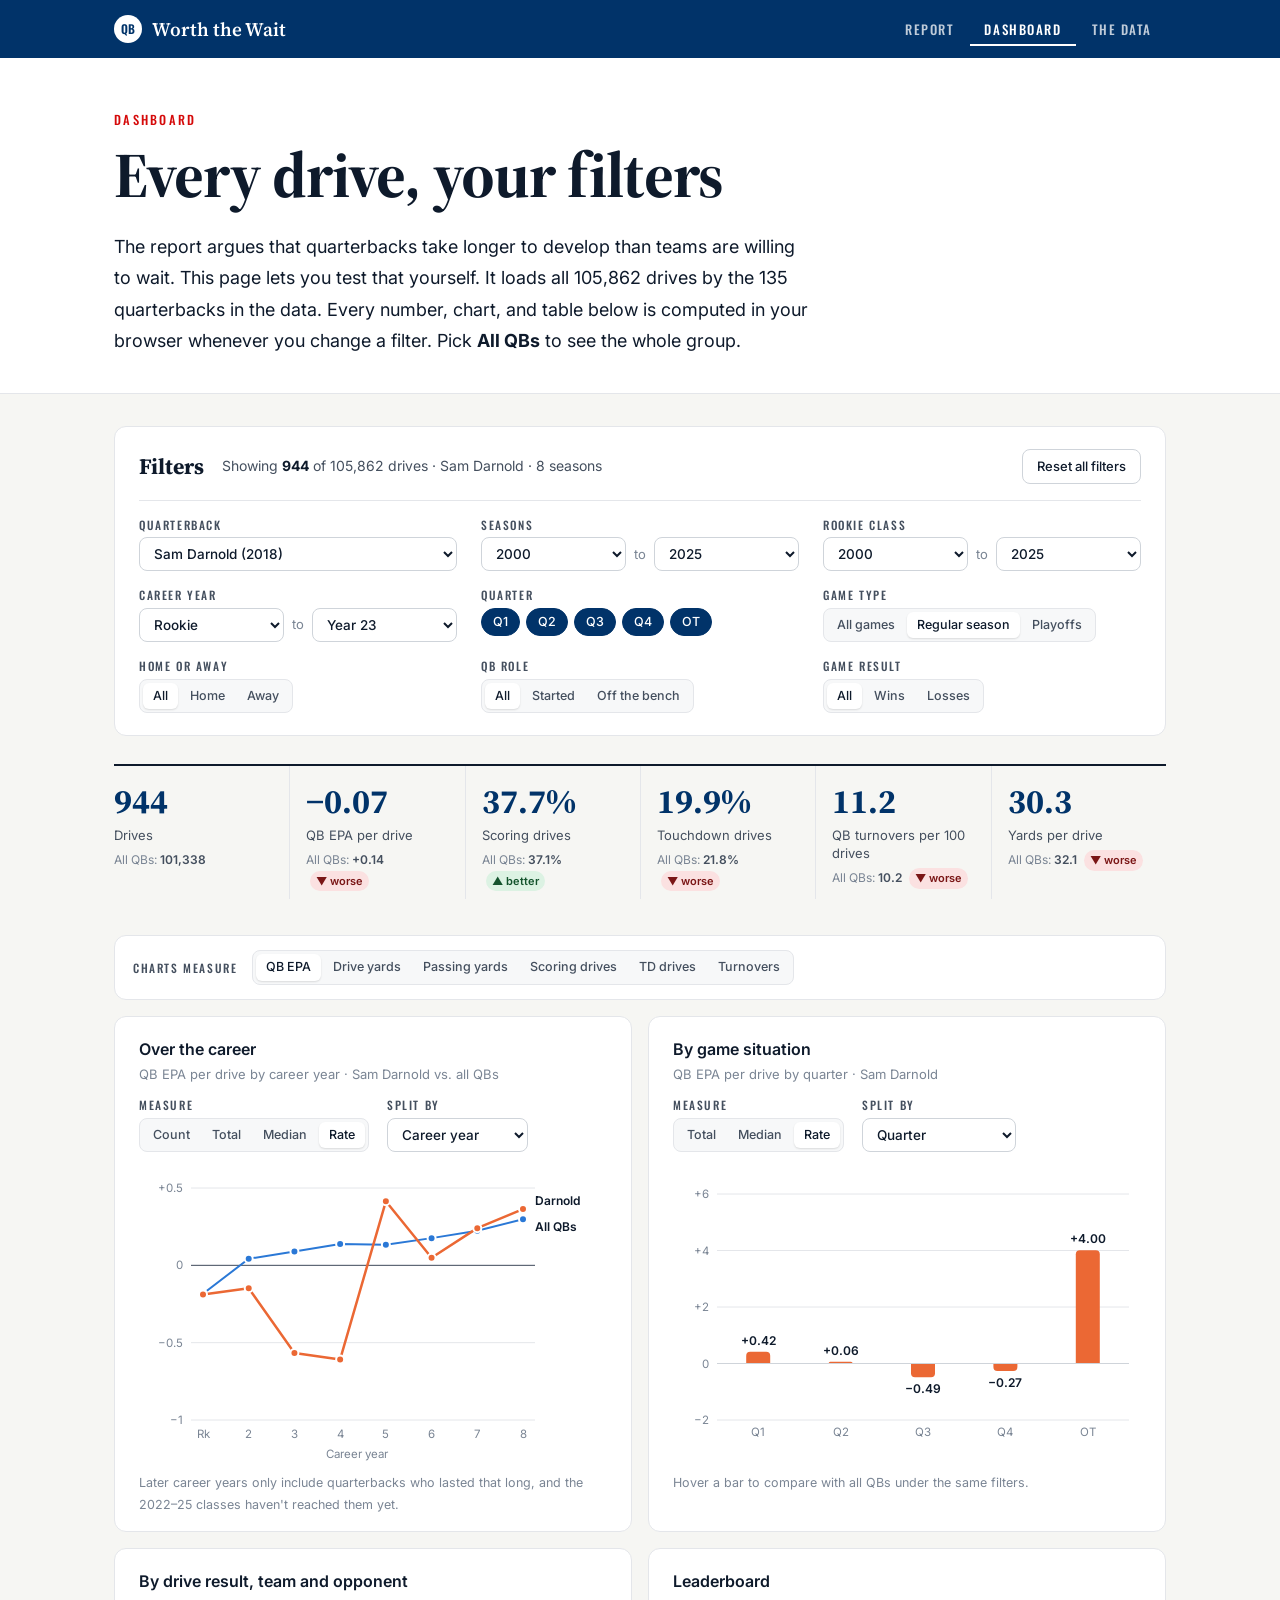
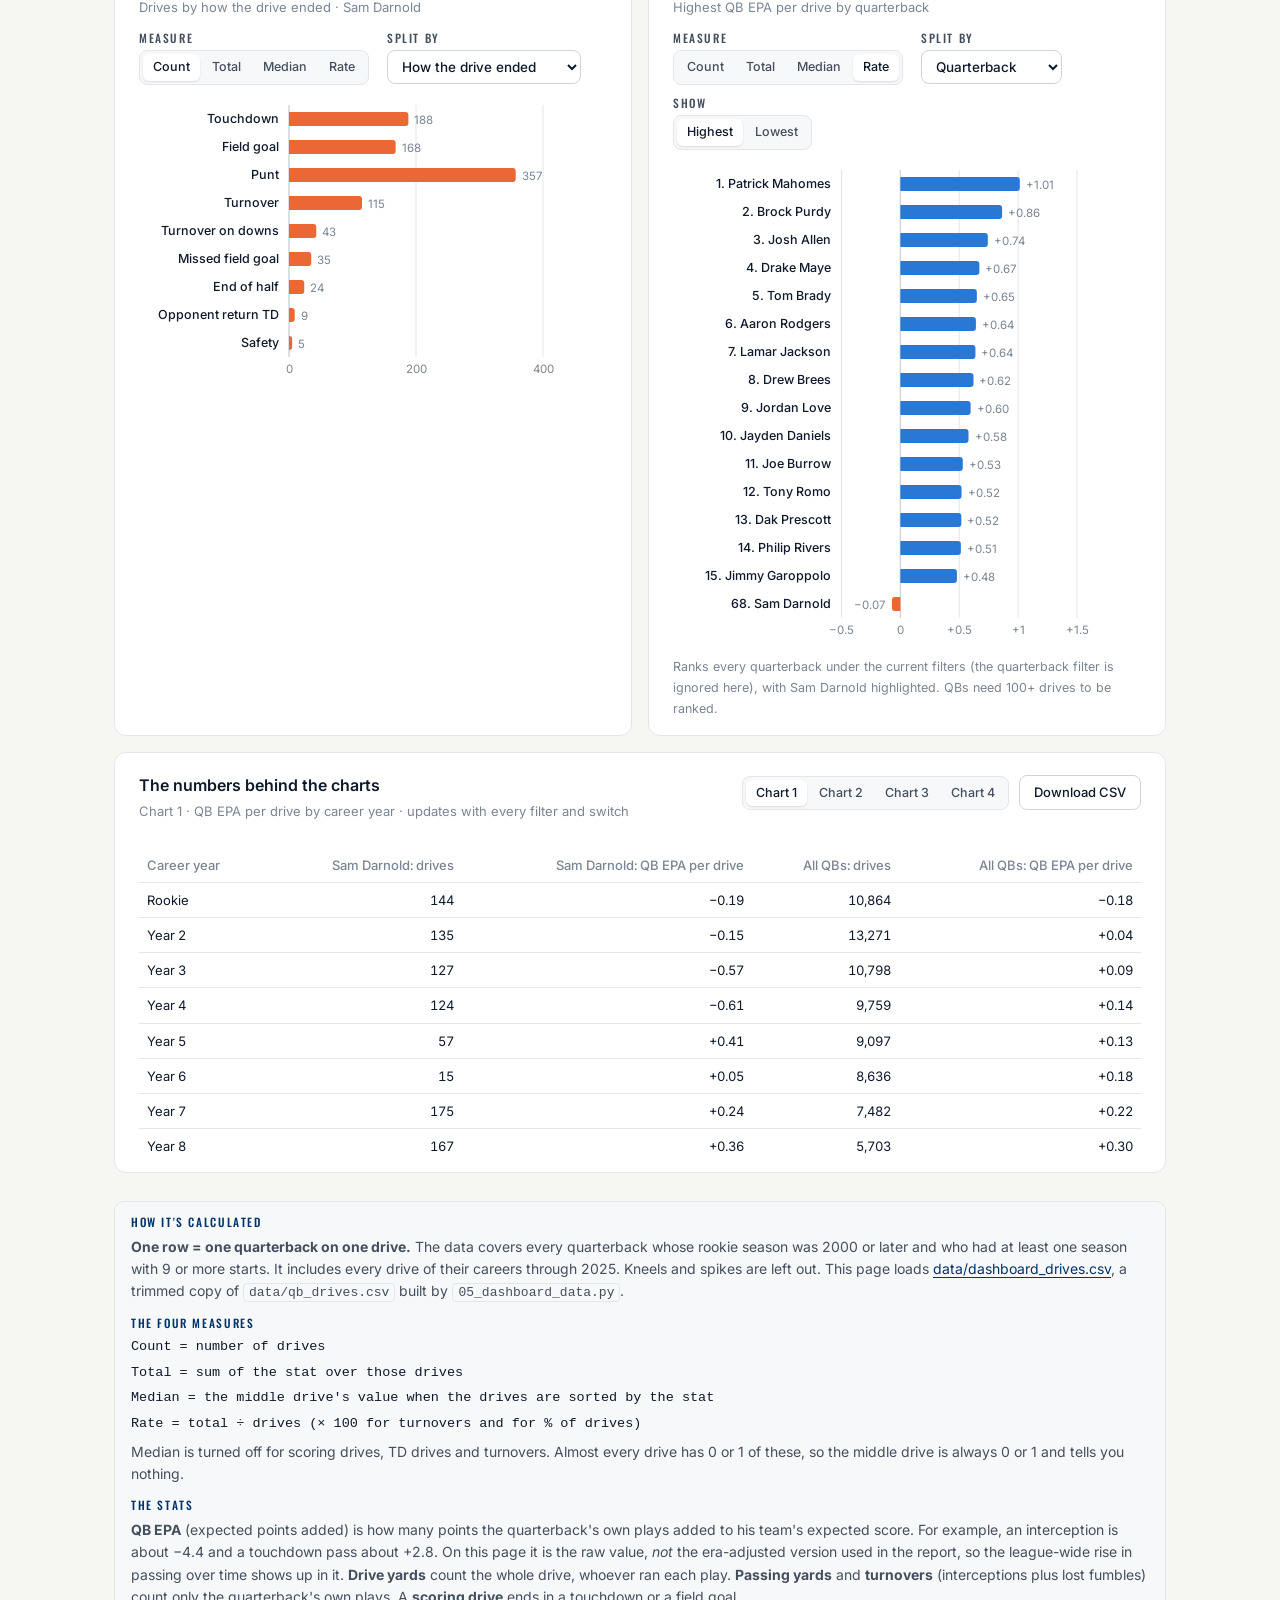
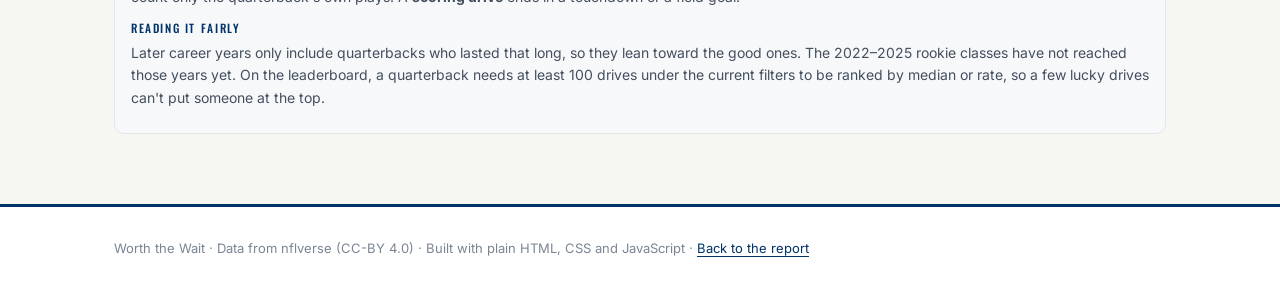
==== dashboard.html @ d020a3b1 "Lift bars, dots, slices, dial arcs, cards and season buttons on hover Co-Authored-By: Claude Opus 5." ====
<!doctype html>
<html lang="en">
<head>
  <meta charset="utf-8">
  <meta name="viewport" content="width=device-width, initial-scale=1">
  <title>QB Drive Dashboard</title>
  <meta name="description" content="Filter every drive by 135 NFL quarterbacks from the 2000–2025 rookie classes and watch the numbers and charts recompute.">
  <link rel="preconnect" href="https://fonts.googleapis.com">
  <link rel="preconnect" href="https://fonts.gstatic.com" crossorigin>
  <link href="https://fonts.googleapis.com/css2?family=Inter:wght@400;500;600&family=Oswald:wght@500;700&family=Source+Serif+4:opsz,wght@8..60,400;8..60,600;8..60,700&display=swap" rel="stylesheet">
  <link rel="stylesheet" href="assets/style.css?v=20261001c">
</head>
<body class="dash">
<nav class="nav" aria-label="Site">
  <div class="wrap">
    <a class="brand" href="index.html"><span class="brand-mark">QB</span><span>Worth the Wait</span></a>
    <div class="nav-links">
      <a href="index.html">Report</a>
      <a href="dashboard.html" aria-current="page">Dashboard</a>
      <a href="index.html#about">The Data</a>
    </div>
  </div>
</nav>

<header class="hero dash-hero">
  <div class="wrap">
    <p class="kicker">Dashboard</p>
    <h1>Every drive, your filters</h1>
    <p class="summary">The report argues that quarterbacks take longer to develop than teams are willing to wait. This page lets you test that yourself. It loads all 105,862 drives by the 135 quarterbacks in the data. Every number, chart, and table below is computed in your browser whenever you change a filter. Pick <b>All QBs</b> to see the whole group.</p>
  </div>
</header>

<main class="wrap">
  <!-- filters -->
  <section class="card filters reveal" aria-label="Filters">
    <div class="filters-head">
      <h2>Filters</h2>
      <p class="showing" id="showing" aria-live="polite">Loading drives…</p>
      <button class="btn" id="reset" type="button">Reset all filters</button>
    </div>
    <div class="filter-grid">
      <div class="field wide">
        <label class="field-label" for="f-qb">Quarterback</label>
        <select id="f-qb"></select>
      </div>
      <div class="field">
        <span class="field-label">Seasons</span>
        <div class="range"><select id="f-s0" aria-label="First season"></select><span>to</span><select id="f-s1" aria-label="Last season"></select></div>
      </div>
      <div class="field">
        <span class="field-label">Rookie class</span>
        <div class="range"><select id="f-c0" aria-label="First rookie class"></select><span>to</span><select id="f-c1" aria-label="Last rookie class"></select></div>
      </div>
      <div class="field">
        <span class="field-label">Career year</span>
        <div class="range"><select id="f-y0" aria-label="First career year"></select><span>to</span><select id="f-y1" aria-label="Last career year"></select></div>
      </div>
      <div class="field">
        <span class="field-label">Quarter</span>
        <div class="chips" id="f-q" role="group" aria-label="Quarter"></div>
      </div>
      <div class="field">
        <span class="field-label">Game type</span>
        <div class="toggle" id="f-gt" role="group" aria-label="Game type"></div>
      </div>
      <div class="field">
        <span class="field-label">Home or away</span>
        <div class="toggle" id="f-ha" role="group" aria-label="Home or away"></div>
      </div>
      <div class="field">
        <span class="field-label">QB role</span>
        <div class="toggle" id="f-role" role="group" aria-label="QB role"></div>
      </div>
      <div class="field">
        <span class="field-label">Game result</span>
        <div class="toggle" id="f-res" role="group" aria-label="Game result"></div>
      </div>
    </div>
  </section>

  <!-- summary numbers -->
  <section class="kpis reveal" id="kpis" aria-label="Summary numbers"></section>

  <!-- what the charts measure -->
  <section class="metric-bar reveal">
    <span class="field-label">Charts measure</span>
    <div class="toggle" id="metric" role="group" aria-label="What the charts measure"></div>
  </section>

  <section class="dash-grid">
    <article class="card reveal" id="c1"></article>
    <article class="card reveal delay" id="c2"></article>
    <article class="card reveal" id="c3"></article>
    <article class="card reveal delay" id="c4"></article>
  </section>

  <!-- numbers behind the view -->
  <section class="card table-card reveal">
    <div class="card-head">
      <div>
        <h3 class="card-title">The numbers behind the charts</h3>
        <p class="card-sub" id="table-sub"></p>
      </div>
      <div class="table-tools">
        <div class="toggle" id="table-pick" role="group" aria-label="Which chart's numbers"></div>
        <button class="btn" id="download" type="button">Download CSV</button>
      </div>
    </div>
    <div id="table"></div>
  </section>

  <!-- method -->
  <section class="method dash-method reveal">
    <h5>How it's calculated</h5>
    <p><b>One row = one quarterback on one drive.</b> The data covers every quarterback whose rookie season was 2000 or later and who had at least one season with 9 or more starts. It includes every drive of their careers through 2025. Kneels and spikes are left out. This page loads <a href="data/dashboard_drives.csv">data/dashboard_drives.csv</a>, a trimmed copy of <code>data/qb_drives.csv</code> built by <code>05_dashboard_data.py</code>.</p>
    <h5>The four measures</h5>
    <p class="formula">Count = number of drives</p>
    <p class="formula">Total = sum of the stat over those drives</p>
    <p class="formula">Median = the middle drive's value when the drives are sorted by the stat</p>
    <p class="formula">Rate = total ÷ drives (× 100 for turnovers and for % of drives)</p>
    <p>Median is turned off for scoring drives, TD drives and turnovers. Almost every drive has 0 or 1 of these, so the middle drive is always 0 or 1 and tells you nothing.</p>
    <h5>The stats</h5>
    <p><b>QB EPA</b> (expected points added) is how many points the quarterback's own plays added to his team's expected score. For example, an interception is about −4.4 and a touchdown pass about +2.8. On this page it is the raw value, <i>not</i> the era-adjusted version used in the report, so the league-wide rise in passing over time shows up in it. <b>Drive yards</b> count the whole drive, whoever ran each play. <b>Passing yards</b> and <b>turnovers</b> (interceptions plus lost fumbles) count only the quarterback's own plays. A <b>scoring drive</b> ends in a touchdown or a field goal.</p>
    <h5>Reading it fairly</h5>
    <p>Later career years only include quarterbacks who lasted that long, so they lean toward the good ones. The 2022–2025 rookie classes have not reached those years yet. On the leaderboard, a quarterback needs at least 100 drives under the current filters to be ranked by median or rate, so a few lucky drives can't put someone at the top.</p>
  </section>
</main>

<footer>
  <div class="wrap">Worth the Wait · Data from nflverse (CC-BY 4.0) · Built with plain HTML, CSS and JavaScript · <a href="index.html">Back to the report</a></div>
</footer>

<script src="assets/charts.js?v=20261001c"></script>
<script src="assets/dashboard.js?v=20261001c"></script>
</body>
</html>
---- assets/style.css ----
/* Shared styles for the report (index.html) and the dashboard (dashboard.html).
   Editorial sports-journalism look on a light page: serif headlines, clean sans body,
   NFL navy and red as accents, condensed caps for small labels. */

:root {
  color-scheme: light;
  --page: #f6f6f3;          /* page background */
  --surface: #ffffff;       /* cards and charts */
  --surface-2: #f7f8f9;
  --ink: #0e1a2b;           /* primary text */
  --ink-2: #444f5e;         /* secondary text */
  --muted: #7a8594;
  --line: #e4e6ea;          /* hairlines, grid */
  --line-2: #cfd4da;
  --navy: #013369;          /* NFL navy */
  --red: #d50a0a;           /* NFL red */

  /* chart roles: blue = the QB getting better, red = the team moving on, orange = a looked-up QB */
  --c-qb: #2a78d6;
  --c-qb-wash: rgba(42, 120, 214, 0.08);
  --c-team: #e34948;
  --c-team-light: #f2a3a2;
  --c-neutral: #bcc3cc;
  --c-compare: #eb6834;

  --font-head: "Source Serif 4", Georgia, "Times New Roman", serif;
  --font-body: "Inter", system-ui, -apple-system, "Segoe UI", sans-serif;
  --font-label: "Oswald", "Arial Narrow", sans-serif;
  --radius: 12px;
  --max: 1100px;
  --text: 700px;
}

* { box-sizing: border-box; }
html { scroll-behavior: smooth; scroll-padding-top: 80px; }
body {
  margin: 0; background: var(--page); color: var(--ink);
  font: 16.5px/1.7 var(--font-body);
  -webkit-font-smoothing: antialiased;
}
a { color: var(--navy); text-underline-offset: 3px; }
.wrap { max-width: var(--max); margin: 0 auto; padding: 0 24px; }

/* ---------- navigation (shared) ---------- */
.nav { position: sticky; top: 0; z-index: 50; background: var(--navy); }
.nav .wrap { display: flex; align-items: center; gap: 28px; height: 58px; }
.brand {
  display: flex; align-items: center; gap: 10px; color: #fff; text-decoration: none;
  font: 600 19px/1 var(--font-head);
}
.brand-mark {
  width: 28px; height: 28px; border-radius: 50%; background: #fff; color: var(--navy);
  display: grid; place-items: center; font: 600 12px/1 var(--font-label); letter-spacing: .04em;
}
.nav-links { display: flex; gap: 2px; margin-left: auto; }
.nav-links a {
  color: rgba(255, 255, 255, .75); text-decoration: none;
  font: 500 13px/1 var(--font-label); letter-spacing: .12em; text-transform: uppercase;
  padding: 10px 14px;
}
.nav-links a:hover { color: #fff; }
.nav-links a[aria-current="page"] { color: #fff; box-shadow: inset 0 -2px 0 #fff; }
.progress { position: absolute; left: 0; bottom: -3px; height: 3px; width: 0; background: var(--red); transition: width .1s linear; }

/* ---------- hero ---------- */
.hero { background: var(--surface); border-bottom: 1px solid var(--line); padding: 72px 0 48px; }
.kicker {
  margin: 0 0 16px; font: 500 12.5px/1 var(--font-label); letter-spacing: .18em;
  text-transform: uppercase; color: var(--red);
}
.hero h1 { margin: 0; font: 700 clamp(46px, 8vw, 88px)/1 var(--font-head); letter-spacing: -.015em; }
.dek { margin: 16px 0 0; max-width: 30ch; font: 400 clamp(21px, 2.6vw, 27px)/1.35 var(--font-head); color: var(--ink-2); }
.byline {
  display: flex; flex-wrap: wrap; gap: 6px 18px; margin: 26px 0 0; padding: 14px 0; max-width: var(--text);
  border-top: 1px solid var(--line); border-bottom: 1px solid var(--line); font-size: 14px; color: var(--ink-2);
}
.byline strong { color: var(--ink); }
.summary { max-width: var(--text); margin: 24px 0 0; font-size: 18px; line-height: 1.75; color: var(--ink); }

/* ---------- headline numbers ---------- */
.scoreboard { display: grid; grid-template-columns: repeat(4, 1fr); gap: 0; margin: 44px 0 0; border-top: 2px solid var(--ink); }
.score { padding: 20px 22px 6px 0; }
.score + .score { padding-left: 22px; border-left: 1px solid var(--line); }
.score .value { font: 700 46px/1 var(--font-head); letter-spacing: -.01em; font-variant-numeric: lining-nums; }
.score.team .value { color: var(--red); }
.score:not(.team) .value { color: var(--navy); }
.score .label { margin-top: 10px; font-size: 14px; line-height: 1.5; color: var(--ink-2); }
.dataset-line { margin: 22px 0 0; font: 500 12px/1.4 var(--font-label); letter-spacing: .14em; text-transform: uppercase; color: var(--muted); }

/* ---------- parts and findings ---------- */
main { padding-bottom: 40px; }
.part { margin: 96px 0 0; }
.part-label {
  display: flex; align-items: center; gap: 14px;
  font: 500 12.5px/1 var(--font-label); letter-spacing: .18em; text-transform: uppercase; color: var(--red);
}
.part-label::after { content: ""; flex: 1; height: 1px; background: var(--line-2); }
.part h2 { margin: 14px 0 0; font: 700 clamp(30px, 4vw, 42px)/1.12 var(--font-head); max-width: 24ch; }
.part-intro { margin: 14px 0 0; max-width: var(--text); color: var(--ink-2); font-size: 17px; }

.finding { margin: 64px 0 0; }
.finding-text { max-width: var(--text); }
.finding .num { font: 500 12.5px/1 var(--font-label); letter-spacing: .16em; text-transform: uppercase; color: var(--muted); }
.finding h3 { margin: 10px 0 16px; font: 700 clamp(24px, 3vw, 31px)/1.2 var(--font-head); }
.finding p { margin: 0 0 16px; color: var(--ink-2); }
.finding p strong { color: var(--ink); font-weight: 600; }
.finding .card { margin-top: 12px; }

/* ---------- chart cards ---------- */
.card { background: var(--surface); border: 1px solid var(--line); border-radius: var(--radius); padding: 22px 24px 16px; min-width: 0; }
.card-head { display: flex; flex-wrap: wrap; align-items: flex-start; justify-content: space-between; gap: 12px; }
.card-title { margin: 0; font: 600 16px/1.35 var(--font-body); color: var(--ink); }
.card-sub { margin: 3px 0 0; font-size: 13px; color: var(--muted); }
.chart { position: relative; margin-top: 12px; min-height: 240px; }
.chart svg { display: block; width: 100%; height: auto; overflow: visible; }
.card-foot { display: flex; flex-wrap: wrap; justify-content: space-between; align-items: center; gap: 10px 16px; margin-top: 10px; padding-top: 12px; border-top: 1px solid var(--line); }
.note { font-size: 12.5px; color: var(--muted); }

.lookup { display: flex; flex-wrap: wrap; align-items: center; gap: 8px 12px; }
.lookup label { font: 500 12px/1 var(--font-label); letter-spacing: .12em; text-transform: uppercase; color: var(--ink-2); }
.lookup select, .picker select {
  font: 500 13.5px var(--font-body); color: var(--ink); padding: 7px 30px 7px 10px; border-radius: 8px;
  border: 1px solid var(--line-2); background: var(--surface); max-width: 240px;
}
.readout { flex-basis: 100%; margin: 0; font-size: 14px; color: var(--ink-2); min-height: 0; }
.readout:empty { display: none; }
.readout b { color: var(--ink); font-weight: 600; }
.readout .swatch { display: inline-block; width: 10px; height: 10px; border-radius: 50%; background: var(--c-compare); margin-right: 6px; vertical-align: 0; }

.toggle { display: inline-flex; background: var(--surface-2); border: 1px solid var(--line); border-radius: 8px; padding: 3px; gap: 2px; }
.toggle button { border: 0; background: transparent; color: var(--ink-2); cursor: pointer; font: 500 12.5px/1 var(--font-body); padding: 7px 10px; border-radius: 6px; }
.toggle button[aria-pressed="true"] { background: var(--surface); color: var(--ink); box-shadow: 0 1px 2px rgba(0,0,0,.12); }
.link-btn { border: 0; background: none; color: var(--navy); cursor: pointer; padding: 4px 0; font: 500 12.5px/1 var(--font-body); text-decoration: underline; text-underline-offset: 3px; }

/* chart internals */
.grid line { stroke: var(--line); stroke-width: 1; }
.tick-label { fill: var(--muted); font: 11.5px var(--font-body); }
.axis-title { fill: var(--muted); font: 11.5px var(--font-body); }
.baseline { stroke: var(--line-2); stroke-width: 1; }
.annot { fill: var(--ink-2); font: 600 12px var(--font-body); }
.annot-muted { fill: var(--muted); font: 11.5px var(--font-body); }
.direct-label { fill: var(--ink); font: 600 12px var(--font-body); }
.seg-label { font: 600 12px var(--font-body); }
.hit { fill: transparent; }
.clickable { cursor: pointer; }
.row-label { fill: var(--ink); font: 500 12.5px var(--font-body); }
.row-sub { fill: var(--muted); font: 11.5px var(--font-body); }
.row-hover { fill: var(--surface-2); opacity: 0; }
g.row:hover .row-hover, g.row.on .row-hover { opacity: 1; }
g.row.on .row-label { fill: var(--c-compare); }

.legend { display: flex; flex-wrap: wrap; gap: 8px 18px; margin: 10px 0 0; font-size: 12.5px; color: var(--ink-2); }
.legend span { display: inline-flex; align-items: center; gap: 7px; }
.legend i { width: 12px; height: 12px; border-radius: 3px; display: inline-block; }
.legend i.line { height: 3px; border-radius: 2px; width: 18px; }
.legend i.dot { border-radius: 50%; width: 10px; height: 10px; }

/* build-in animations (each time a chart scrolls into view) */
.anim .bar { transform-box: fill-box; transform-origin: 50% 100%; animation: grow-y .8s cubic-bezier(.2,.7,.2,1) both; animation-delay: calc(var(--i, 0) * 35ms); }
.anim .bar.down { transform-origin: 50% 0; }
.anim .hbar { transform-box: fill-box; transform-origin: 0 50%; animation: grow-x .8s cubic-bezier(.2,.7,.2,1) both; animation-delay: calc(var(--i, 0) * 60ms); }
.anim .hbar.left { transform-origin: 100% 50%; }
.anim .line { stroke-dasharray: 1; stroke-dashoffset: 1; animation: draw 1.2s cubic-bezier(.4,0,.2,1) forwards; }
.anim .dot, .anim .late, .anim .band { animation: fade .5s ease both; animation-delay: .7s; }
@keyframes grow-y { from { transform: scaleY(0); } }
@keyframes grow-x { from { transform: scaleX(0); } }
@keyframes draw { to { stroke-dashoffset: 0; } }
@keyframes fade { from { opacity: 0; } }

/* hover lift: the mark behind a tooltip grows slightly and casts a shadow, as if raised off the page */
.bar, .hbar, .dot, .slice { transform-box: fill-box; transform-origin: 50% 50%; transition: scale .18s ease, filter .18s ease; }

.bar.lift, .hbar.lift, g.row:hover .hbar, .seg:hover, .slice:hover, .slice.lift {
  scale: 1.07; filter: drop-shadow(0 4px 6px rgba(11,27,46,.28));
}
.dot.lift:not(.slice) { scale: 1.6; filter: drop-shadow(0 2px 4px rgba(11,27,46,.35)); }
.dial-track { transition: stroke-width .18s ease; }
.dial.lift .dial-track, .dial.lift .dial-fill { stroke-width: 22px; }
.dial.lift .dial-fill { filter: drop-shadow(0 3px 6px rgba(11,27,46,.3)); }
.dial.lift .dial-value { font-size: 20px; }

.tooltip {
  position: fixed; z-index: 100; pointer-events: none;
  background: var(--ink); color: #fff; border-radius: 8px; padding: 9px 11px;
  font-size: 12.5px; line-height: 1.5; max-width: 300px; box-shadow: 0 6px 20px rgba(0,0,0,.18);
  opacity: 0; transform: translateY(4px); transition: opacity .12s, transform .12s;
}
.tooltip.show { opacity: 1; transform: none; }
.tooltip b { font-weight: 600; }
.tooltip .tt-row { display: flex; align-items: center; gap: 7px; }
.tooltip .tt-key { width: 9px; height: 9px; border-radius: 50%; flex: none; }
.tooltip .tt-dim { color: #b9c3cf; }

table.data { width: 100%; border-collapse: collapse; font-size: 13px; margin-top: 12px; font-variant-numeric: tabular-nums; }
table.data th, table.data td { padding: 6px 8px; border-bottom: 1px solid var(--line); text-align: right; }
table.data th { color: var(--muted); font-weight: 500; }
table.data th:first-child, table.data td:first-child { text-align: left; }
.table-wrap { max-height: 320px; overflow: auto; }

/* ---------- scroll reveal ---------- */
.reveal { opacity: 0; transform: translateY(28px); transition: opacity .8s ease, transform .8s cubic-bezier(.2,.7,.2,1); }
.reveal.above { transform: translateY(-28px); }
.reveal.in { opacity: 1; transform: none; }
.reveal.delay { transition-delay: .12s; }

/* ---------- late-bloomer cards (finding 08) ---------- */
.qb-cards { display: grid; grid-template-columns: repeat(3, 1fr); gap: 12px; margin-top: 14px; }
.qb-card {
  position: relative; text-align: left; border: 1px solid var(--line); border-radius: 10px; background: var(--surface);
  padding: 16px 16px 12px; cursor: pointer; font: inherit; color: inherit; overflow: hidden;
  transition: transform .15s ease, box-shadow .15s ease, border-color .15s;
}
.qb-card:hover { transform: translateY(-4px) scale(1.02); box-shadow: 0 12px 26px rgba(14,26,43,.14); border-color: var(--line-2); }
.qb-card.on { border-color: var(--c-compare); box-shadow: 0 0 0 2px var(--c-compare); }
.qb-card .stripe { position: absolute; left: 0; right: 0; top: 0; height: 6px; display: flex; }
.qb-card .stripe span { flex: 1; }
.qb-card h4 { margin: 2px 0 0; font: 700 18px/1.25 var(--font-head); }
.qb-card .route { margin: 2px 0 12px; font: 500 11.5px/1 var(--font-label); letter-spacing: .12em; text-transform: uppercase; color: var(--muted); }
.mini { display: grid; grid-template-columns: 94px 1fr 48px; align-items: center; gap: 8px; font-size: 12.5px; color: var(--ink-2); margin: 5px 0; }
.mini .track { position: relative; height: 10px; }
.mini .track::before { content: ""; position: absolute; top: -3px; bottom: -3px; left: var(--zero); width: 1px; background: var(--line-2); }
.mini .fill { position: absolute; top: 0; height: 10px; border-radius: 3px; }
.mini b { text-align: right; color: var(--ink); font-weight: 600; font-variant-numeric: tabular-nums; }
.qb-card .foot { margin-top: 10px; font-size: 12px; color: var(--muted); }
.show-more { margin-top: 14px; }
.btn {
  border: 1px solid var(--line-2); background: var(--surface); color: var(--ink); cursor: pointer;
  font: 500 13px/1 var(--font-body); padding: 10px 14px; border-radius: 8px;
}
.btn:hover { border-color: var(--navy); color: var(--navy); }

/* ---------- career explorer ---------- */
.explorer { margin: 72px 0 0; background: var(--surface); border: 1px solid var(--line); border-radius: 16px; overflow: hidden; }
.explorer-head { display: flex; flex-wrap: wrap; gap: 16px; align-items: flex-end; justify-content: space-between; padding: 28px 28px 20px; border-bottom: 1px solid var(--line); }
.explorer-head h2 { margin: 0; font: 700 32px/1.1 var(--font-head); }
.explorer-head p { margin: 8px 0 0; color: var(--ink-2); font-size: 15px; max-width: 58ch; }
.picker { display: flex; flex-wrap: wrap; gap: 8px; align-items: center; }
.picker select { min-width: 220px; max-width: none; padding: 9px 30px 9px 12px; font-size: 14px; }
.quick { display: flex; flex-wrap: wrap; gap: 6px; padding: 14px 28px 0; }
.quick span { font-size: 12px; color: var(--muted); align-self: center; margin-right: 4px; }
.chip { border: 1px solid var(--line-2); background: var(--surface); color: var(--ink-2); cursor: pointer; font: 500 12.5px/1 var(--font-body); padding: 7px 11px; border-radius: 999px; }
.chip:hover { border-color: var(--navy); color: var(--navy); }
.chip[aria-pressed="true"] { background: var(--navy); border-color: var(--navy); color: #fff; }

.explorer-body { display: grid; grid-template-columns: minmax(0, 6fr) minmax(0, 5fr); gap: 8px; padding: 8px 28px 28px; }
.dial-wrap { position: relative; }
.dial-wrap svg { display: block; width: 100%; height: auto; }
.jersey-body, .jersey-trim, .jersey-num, .jersey-num-outline, .jersey-name { transition: fill .45s ease, stroke .45s ease; }
.dial-fill { transition: stroke-dashoffset .7s cubic-bezier(.2,.7,.2,1), stroke .45s ease, stroke-width .18s ease, filter .18s ease; }
.dial-label { fill: var(--muted); font: 500 11px var(--font-label); letter-spacing: .12em; text-transform: uppercase; }
.dial-value { fill: var(--ink); font: 700 18px var(--font-head); }
.dial-pct { fill: var(--ink-2); font: 12px var(--font-body); }
.dial-pct.above { fill: #1f9d55; font-weight: 600; }   /* same green and red as the best / worst season buttons */
.dial-pct.below { fill: #d64545; font-weight: 600; }

.season-panel { padding: 18px 0 0; }
.season-title { display: flex; align-items: baseline; gap: 10px; flex-wrap: wrap; }
.season-title h3 { margin: 0; font: 700 28px/1.1 var(--font-head); }
.season-title .yr { font: 500 12px/1 var(--font-label); letter-spacing: .12em; text-transform: uppercase; background: var(--navy); color: #fff; padding: 6px 8px; border-radius: 4px; }
.season-title .yr.orig-no { background: var(--red); }
.season-meta { margin: 8px 0 0; color: var(--ink-2); font-size: 14px; }
.statline { display: grid; grid-template-columns: repeat(4, 1fr); gap: 8px; margin: 16px 0 0; }
.stat { background: var(--surface-2); border: 1px solid var(--line); border-radius: 8px; padding: 10px 10px 8px; }
.stat b { display: block; font: 700 20px/1.15 var(--font-head); color: var(--ink); font-variant-numeric: tabular-nums; }
.stat span { font-size: 11.5px; color: var(--muted); line-height: 1.3; display: block; margin-top: 2px; }
.timeline { margin: 20px 0 0; }
.timeline-head { display: flex; justify-content: space-between; align-items: center; gap: 8px; }
.timeline-head h4 { margin: 0; font: 500 12px/1 var(--font-label); letter-spacing: .14em; text-transform: uppercase; color: var(--ink-2); }
.play { display: inline-flex; align-items: center; gap: 6px; cursor: pointer; border: 0; background: var(--red); color: #fff; border-radius: 999px; font: 500 12px/1 var(--font-label); letter-spacing: .12em; text-transform: uppercase; padding: 9px 14px; }
.play:hover { background: #b90909; }
.seasons { display: flex; flex-wrap: wrap; gap: 6px; margin-top: 10px; }
.season-btn { position: relative; border: 1px solid var(--line-2); background: var(--surface); cursor: pointer; border-radius: 8px; padding: 7px 8px 6px; min-width: 50px; text-align: center; font: 600 12px/1.1 var(--font-body); color: var(--ink-2); }
.season-btn small { display: block; font: 400 10.5px/1.2 var(--font-body); color: var(--muted); margin-top: 2px; }
.season-btn i { position: absolute; left: 6px; right: 6px; top: -1px; height: 3px; border-radius: 0 0 3px 3px; }
.season-btn[aria-pressed="true"] { border-color: var(--ink); box-shadow: 0 0 0 1px var(--ink); color: var(--ink); }
.season-btn { transition: scale .18s ease, translate .18s ease, filter .18s ease; }
.season-btn:hover { scale: 1.08; translate: 0 -2px; filter: drop-shadow(0 4px 6px rgba(11,27,46,.22)); z-index: 1; }
.career-chart { margin-top: 14px; }

/* ---------- about the data ---------- */
.about { margin: 110px 0 0; padding: 40px; background: var(--surface); border: 1px solid var(--line); border-radius: 16px; }
.about h2 { margin: 0 0 8px; font: 700 34px/1.1 var(--font-head); }
.about h3 { margin: 30px 0 8px; font: 500 12.5px/1.2 var(--font-label); letter-spacing: .16em; text-transform: uppercase; color: var(--red); }
.about p, .about li { color: var(--ink-2); max-width: 78ch; }
.about dl { display: grid; grid-template-columns: minmax(170px, 230px) 1fr; gap: 12px 24px; margin: 0; }
.about dt { font-weight: 600; color: var(--ink); }
.about dd { margin: 0; color: var(--ink-2); }
code { font: 13px ui-monospace, "Cascadia Code", Consolas, monospace; background: var(--surface-2); padding: 1px 5px; border-radius: 4px; border: 1px solid var(--line); }

footer { margin-top: 70px; padding: 30px 0 44px; border-top: 3px solid var(--navy); background: var(--surface); color: var(--muted); font-size: 13px; }

/* ---------- responsive ---------- */
@media (max-width: 900px) {
  .scoreboard { grid-template-columns: repeat(2, 1fr); }
  .score:nth-child(3) { padding-left: 0; border-left: 0; }
  .explorer-body { grid-template-columns: 1fr; }
  .qb-cards { grid-template-columns: repeat(2, 1fr); }
}
@media (max-width: 560px) {
  .wrap { padding: 0 16px; }
  .nav .wrap { gap: 12px; }
  .brand span:last-child { display: none; }
  .nav-links a { padding: 10px 8px; font-size: 12px; letter-spacing: .08em; }
  .hero { padding: 48px 0 36px; }
  .score .value { font-size: 36px; }
  .score + .score { padding-left: 14px; }
  .card { padding: 18px 16px 14px; }
  .statline { grid-template-columns: repeat(2, 1fr); }
  .qb-cards { grid-template-columns: 1fr; }
  .explorer-head, .explorer-body, .quick { padding-left: 16px; padding-right: 16px; }
  .about { padding: 22px; }
  .about dl { grid-template-columns: 1fr; gap: 2px; }
  .about dd { margin-bottom: 10px; }
}
@media (prefers-reduced-motion: reduce) {
  * { transition: none !important; animation: none !important; scroll-behavior: auto !important; }
  .reveal { opacity: 1; transform: none; }
  .anim .line { stroke-dasharray: none; stroke-dashoffset: 0; }
}

/* ---------- "How it's calculated" panel under each chart ---------- */
.method { margin-top: 14px; padding: 14px 16px; background: var(--surface-2); border: 1px solid var(--line); border-radius: 10px; }
.method h5 { margin: 0 0 8px; font: 500 11.5px/1 var(--font-label); letter-spacing: .14em; text-transform: uppercase; color: var(--navy); }
.method .formula {
  margin: 0 0 6px; font: 500 13.5px/1.6 ui-monospace, "Cascadia Code", Consolas, monospace; color: var(--ink);
}
.method .formula + .formula { margin-top: -2px; }
.method p { margin: 0; font-size: 13.5px; line-height: 1.6; color: var(--ink-2); }
.method p + p { margin-top: 6px; }

/* ---------- finding preface (e.g. why contracts start in 2011) ---------- */
.preface { margin: 0 0 16px; padding: 12px 16px; border-left: 3px solid var(--navy); background: var(--surface); font-size: 15px; color: var(--ink-2); border-radius: 0 8px 8px 0; }
.preface strong { color: var(--ink); }

/* ---------- team grid (finding 07, "Which teams") ---------- */
.team-grid { display: grid; grid-template-columns: repeat(8, 1fr); gap: 8px; margin-top: 14px; }
.team-tile {
  position: relative; border: 1px solid var(--line); border-radius: 8px; padding: 12px 8px 10px; text-align: center; background: var(--surface);
  overflow: hidden;
}
.team-tile::before { content: ""; position: absolute; left: 0; right: 0; top: 0; height: 4px; background: var(--team, var(--line-2)); }
.team-tile b { display: block; font: 700 15px/1.1 var(--font-label); letter-spacing: .04em; color: var(--ink); }
.team-tile span { display: block; margin-top: 4px; font-size: 11.5px; color: var(--muted); }
.team-tile { transition: transform .18s ease, box-shadow .18s ease; }
.team-tile:hover { transform: translateY(-3px) scale(1.04); box-shadow: 0 10px 22px rgba(14,26,43,.14); z-index: 1; }
.team-tile.none { background: var(--surface-2); }
.team-tile.none b { color: var(--muted); }
.team-tile.none::before { background: var(--line-2); }
.team-tile.on { box-shadow: 0 0 0 2px var(--c-compare); }
@media (max-width: 900px) { .team-grid { grid-template-columns: repeat(4, 1fr); } }

/* ---------- pie (finding 06) ---------- */
.pie-wrap { display: grid; grid-template-columns: minmax(0, 1fr) minmax(0, 1fr); gap: 18px; align-items: center; }
.pie-legend { display: grid; gap: 6px; font-size: 13.5px; color: var(--ink-2); }
.pie-legend div { display: grid; grid-template-columns: 14px 1fr auto; gap: 10px; align-items: center; padding: 6px 8px; border-radius: 6px; cursor: default; }
.pie-legend div:hover, .pie-legend div.on { background: var(--surface-2); }
.pie-legend i { width: 12px; height: 12px; border-radius: 3px; }
.pie-legend b { color: var(--ink); font-weight: 600; font-variant-numeric: tabular-nums; }
.slice { transition: transform .2s ease, scale .18s ease, filter .18s ease; transform-box: view-box; }   /* origin: donut center, set inline */
@media (max-width: 700px) { .pie-wrap { grid-template-columns: 1fr; } }
.preface.after { margin: 16px 0 0; max-width: var(--text); }

/* explorer: best and worst EPA seasons on the season buttons */
.season-btn.best { background: #a8e2bb; border-color: #1f9d55; color: #0f3d22; }
.season-btn.best small { color: #14532d; }
.season-btn.worst { background: #f5b0b0; border-color: #d64545; color: #5c1010; }
.season-btn.worst small { color: #6b1515; }
.season-btn.best[aria-pressed="true"] { box-shadow: 0 0 0 2px #1f9d55; }
.season-btn.worst[aria-pressed="true"] { box-shadow: 0 0 0 2px #d64545; }
.season-key { flex-basis: 100%; display: flex; flex-wrap: wrap; align-items: center; gap: 6px 8px; margin: 4px 0 0; font-size: 12px; color: var(--ink-2); }
.season-key .k { width: 12px; height: 12px; border-radius: 3px; border: 1px solid; margin-left: 4px; }
.season-key .k.best { background: #a8e2bb; border-color: #1f9d55; }
.season-key .k.worst { background: #f5b0b0; border-color: #d64545; margin-left: 10px; }
.season-btn.best:hover { background: #95d9aa; }
.season-btn.worst:hover { background: #f09c9c; }
.method p + h5 { margin-top: 14px; }

/* ---------- dashboard ---------- */
.dash-hero { padding: 56px 0 36px; }
.dash-hero h1 { font-size: clamp(40px, 6vw, 64px); }
.field-label { display: block; margin: 0 0 7px; font: 500 11.5px/1 var(--font-label); letter-spacing: .14em; text-transform: uppercase; color: var(--ink-2); }
.dash select {
  font: 500 13.5px var(--font-body); color: var(--ink); padding: 7px 28px 7px 10px; border-radius: 8px;
  border: 1px solid var(--line-2); background: var(--surface); min-width: 0;
}
.filters { margin-top: 32px; }
.filters-head { display: flex; flex-wrap: wrap; align-items: center; gap: 8px 18px; padding-bottom: 16px; border-bottom: 1px solid var(--line); }
.filters-head h2 { margin: 0; font: 700 22px/1.2 var(--font-head); }
.showing { margin: 0; flex: 1; min-width: 220px; font-size: 14px; color: var(--ink-2); }
.showing b { color: var(--ink); }
.filter-grid { display: grid; grid-template-columns: repeat(auto-fill, minmax(240px, 1fr)); gap: 18px 24px; padding: 18px 0 6px; }
.field.wide select { width: 100%; }
.range { display: flex; align-items: center; gap: 8px; font-size: 13px; color: var(--muted); }
.range select { flex: 1; min-width: 92px; }
.chips { display: flex; flex-wrap: wrap; gap: 6px; }
.dash .toggle { flex-wrap: wrap; }
.toggle button:disabled { opacity: .35; cursor: not-allowed; }

.kpis { display: grid; grid-template-columns: repeat(6, 1fr); margin: 28px 0 0; border-top: 2px solid var(--ink); }
.kpi { padding: 18px 16px 8px 0; min-width: 0; }
.kpi + .kpi { padding-left: 16px; border-left: 1px solid var(--line); }
.kpi-value { font: 700 34px/1 var(--font-head); color: var(--navy); font-variant-numeric: lining-nums tabular-nums; }
.kpi-label { margin-top: 8px; font-size: 13px; line-height: 1.4; color: var(--ink-2); }
.kpi-sub { margin-top: 6px; font-size: 12px; color: var(--muted); }
.kpi-sub b { color: var(--ink-2); font-weight: 600; }
.cmp { display: inline-block; margin-left: 4px; padding: 1px 6px; border-radius: 999px; font-size: 11px; font-weight: 600; }
.cmp.good { background: #dcf2e3; color: #14532d; }
.cmp.bad { background: #fbe1e1; color: #7a1616; }

.metric-bar { display: flex; flex-wrap: wrap; align-items: center; gap: 10px 14px; margin: 36px 0 0; padding: 14px 18px; background: var(--surface); border: 1px solid var(--line); border-radius: var(--radius); }
.metric-bar .field-label { margin: 0; }
.dash-grid { display: grid; grid-template-columns: repeat(2, minmax(0, 1fr)); gap: 16px; margin-top: 16px; }
.chart-controls { display: flex; flex-wrap: wrap; gap: 12px 18px; margin-top: 14px; }
.chart-controls .ctl { min-width: 0; }
.chart-note { margin: 8px 0 0; }
.chart-note:empty { display: none; }
.empty { margin: 40px 0; text-align: center; color: var(--muted); font-size: 14px; }
.table-card { margin-top: 16px; }
.table-tools { display: flex; flex-wrap: wrap; gap: 10px; align-items: center; }
.table-card #table { margin-top: 14px; }
.dash-method { margin-top: 28px; }
.dash-method p { margin: 0 0 10px; font-size: 14px; color: var(--ink-2); }
.dash-method .formula { color: var(--ink); }

@media (max-width: 1000px) {
  .kpis { grid-template-columns: repeat(3, 1fr); }
  .kpi:nth-child(4) { padding-left: 0; border-left: 0; }
  .kpi:nth-child(n+4) { border-top: 1px solid var(--line); }
}
@media (max-width: 820px) { .dash-grid { grid-template-columns: minmax(0, 1fr); } }
@media (max-width: 560px) {
  .kpis { grid-template-columns: repeat(2, 1fr); }
  .kpi:nth-child(n) { padding-left: 0; border-left: 0; border-top: 1px solid var(--line); }
  .kpi:nth-child(even) { padding-left: 14px; border-left: 1px solid var(--line); }
  .kpi:nth-child(-n+2) { border-top: 0; }
  .kpi-value { font-size: 28px; }
  .filter-grid { grid-template-columns: 1fr; }
}
.explore { margin: 12px 0 0; font-size: 13.5px; }
.explore a { font-weight: 600; }
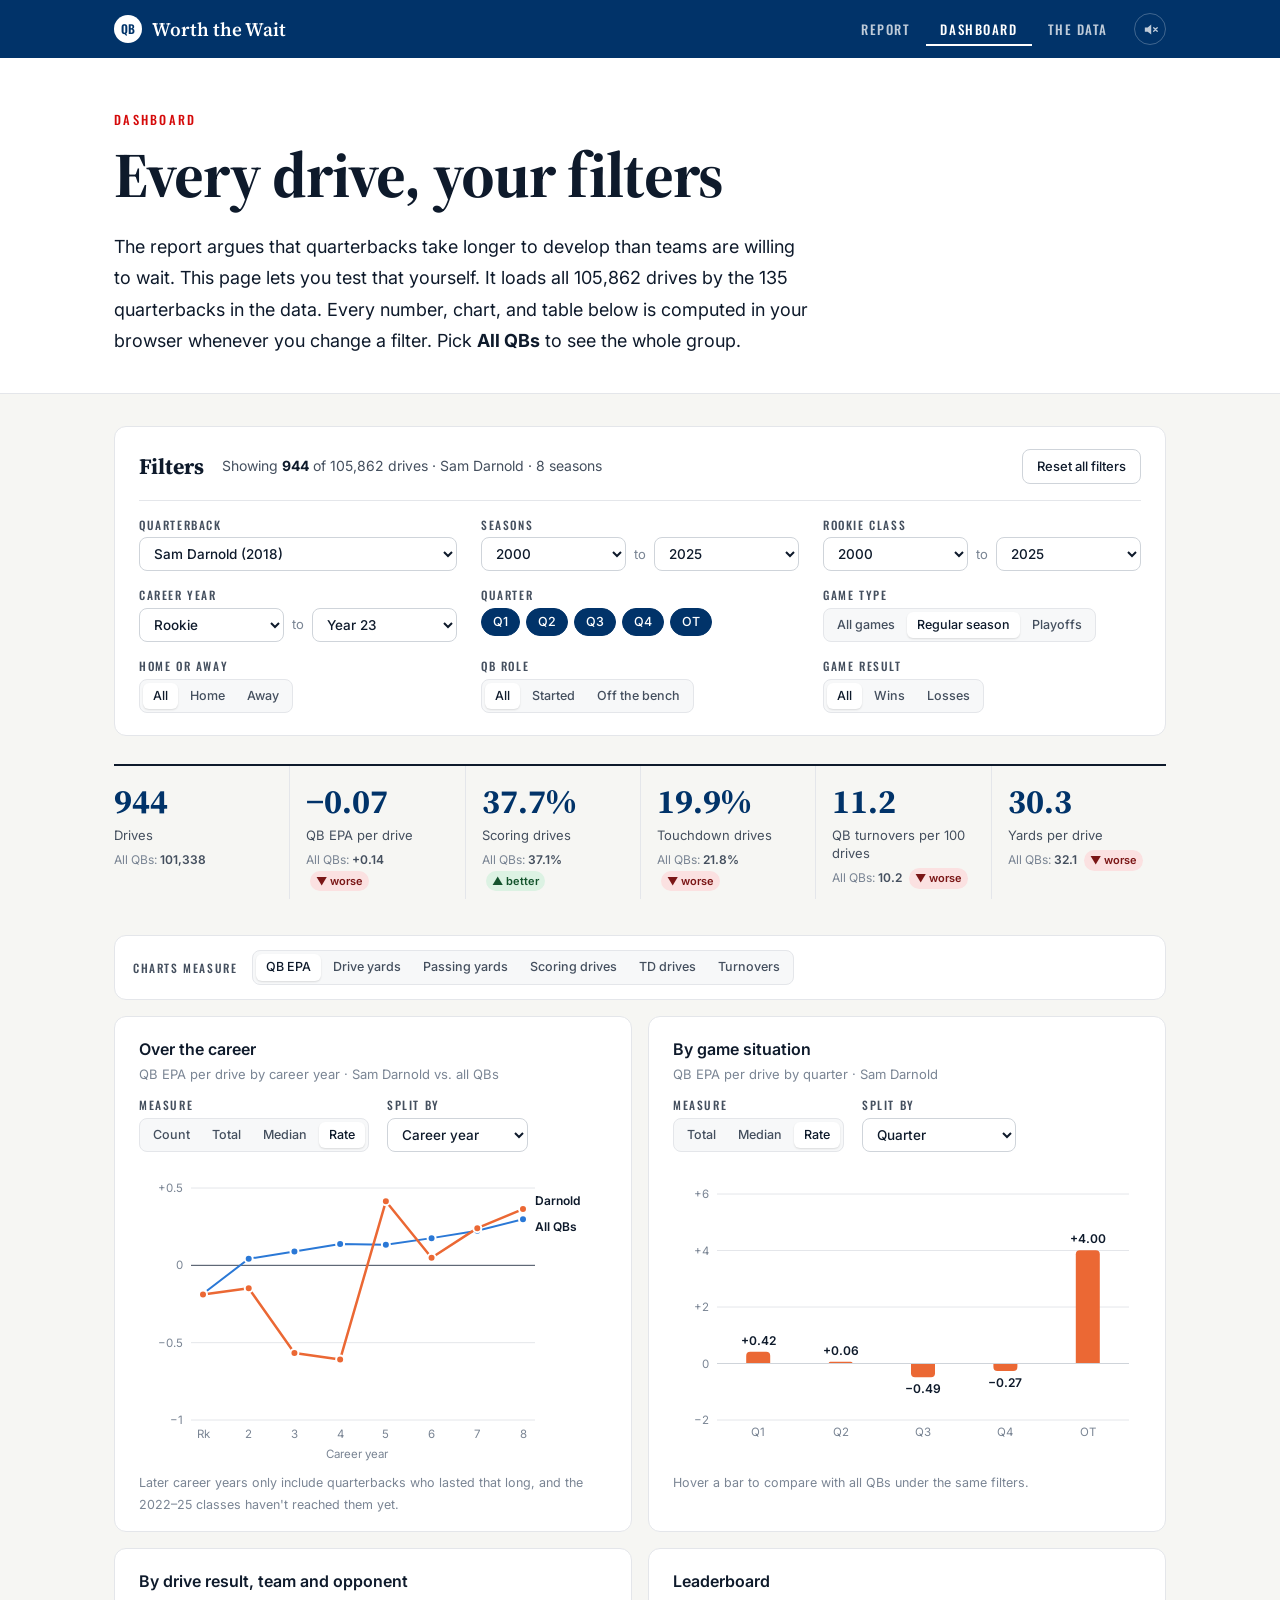
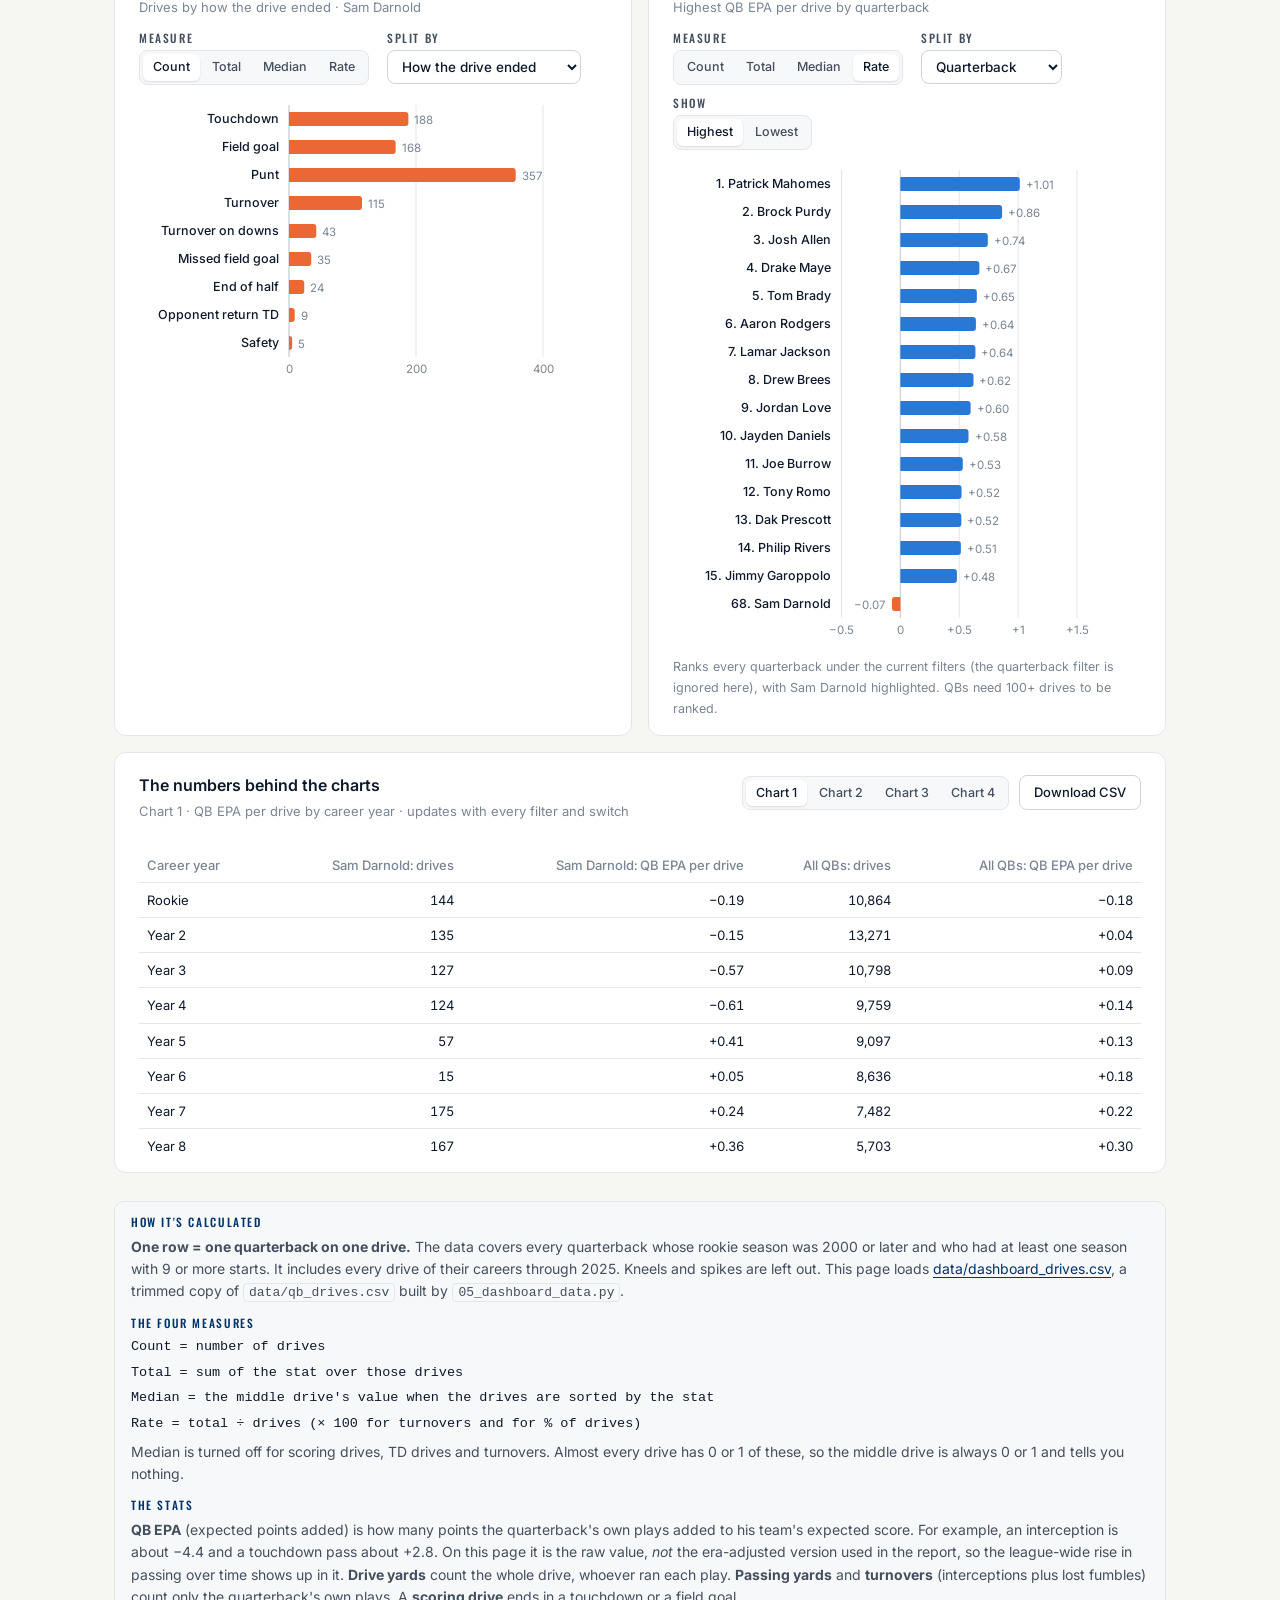
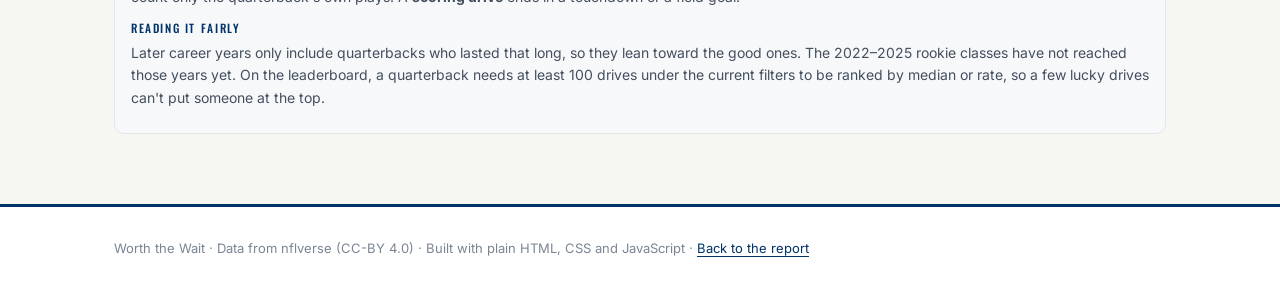
==== commit 9b433d1e: "Add the pro theme as a preview (?look=pro): night-game hero and borders, glass panels, broadcast typ" ====
--- a/dashboard.html
+++ b/dashboard.html
@@ -7,8 +7,10 @@
   <meta name="description" content="Filter every drive by 135 NFL quarterbacks from the 2000–2025 rookie classes and watch the numbers and charts recompute.">
   <link rel="preconnect" href="https://fonts.googleapis.com">
   <link rel="preconnect" href="https://fonts.gstatic.com" crossorigin>
-  <link href="https://fonts.googleapis.com/css2?family=Inter:wght@400;500;600&family=Oswald:wght@500;700&family=Source+Serif+4:opsz,wght@8..60,400;8..60,600;8..60,700&display=swap" rel="stylesheet">
-  <link rel="stylesheet" href="assets/style.css?v=20261001c">
+  <link href="https://fonts.googleapis.com/css2?family=Inter:wght@400;500;600&family=Oswald:wght@500;700&family=Barlow+Condensed:ital,wght@0,500;0,600;0,700;0,800;1,700;1,800&family=Source+Serif+4:opsz,wght@8..60,400;8..60,600;8..60,700&display=swap" rel="stylesheet">
+  <!-- look switch: ?look=pro turns on the pro theme (remembered in this browser), ?look=plain turns it off -->
+  <script>try{var q=new URLSearchParams(location.search).get("look");if(q)localStorage.setItem("qb-look",q);var l=q||localStorage.getItem("qb-look");if(l==="pro"||l==="glass")document.documentElement.classList.add("glass","pro")}catch(e){}</script>
+  <link rel="stylesheet" href="assets/style.css?v=20261001j">
 </head>
 <body class="dash">
 <nav class="nav" aria-label="Site">
@@ -130,7 +132,8 @@
   <div class="wrap">Worth the Wait · Data from nflverse (CC-BY 4.0) · Built with plain HTML, CSS and JavaScript · <a href="index.html">Back to the report</a></div>
 </footer>
 
-<script src="assets/charts.js?v=20261001c"></script>
-<script src="assets/dashboard.js?v=20261001c"></script>
+<script src="assets/charts.js?v=20261001j"></script>
+<script src="assets/sound.js?v=20261001j"></script>
+<script src="assets/dashboard.js?v=20261001j"></script>
 </body>
 </html>
--- a/assets/style.css
+++ b/assets/style.css
@@ -52,15 +52,31 @@
   width: 28px; height: 28px; border-radius: 50%; background: #fff; color: var(--navy);
   display: grid; place-items: center; font: 600 12px/1 var(--font-label); letter-spacing: .04em;
 }
-.nav-links { display: flex; gap: 2px; margin-left: auto; }
+.nav-links { display: flex; align-items: center; gap: 2px; margin-left: auto; }
 .nav-links a {
   color: rgba(255, 255, 255, .75); text-decoration: none;
   font: 500 13px/1 var(--font-label); letter-spacing: .12em; text-transform: uppercase;
   padding: 10px 14px;
 }
 .nav-links a:hover { color: #fff; }
+.sound-toggle { margin-left: 10px; flex: none; display: inline-flex; align-items: center; justify-content: center; width: 32px; height: 32px; padding: 0; border: 1px solid rgba(255,255,255,.25);
+  border-radius: 50%; background: transparent; color: rgba(255,255,255,.75); cursor: pointer; transition: color .15s, border-color .15s, background .15s; }
+.sound-toggle svg { width: 17px; height: 17px; }
+.sound-toggle:hover { color: #fff; border-color: rgba(255,255,255,.6); }
+.sound-toggle[aria-pressed="true"] { color: #fff; background: rgba(255,255,255,.14); border-color: rgba(255,255,255,.6); }
 .nav-links a[aria-current="page"] { color: #fff; box-shadow: inset 0 -2px 0 #fff; }
-.progress { position: absolute; left: 0; bottom: -3px; height: 3px; width: 0; background: var(--red); transition: width .1s linear; }
+.progress {
+  position: absolute; left: 0; bottom: -3px; height: 3px; width: 0; transition: width .1s linear;
+  background: linear-gradient(90deg, rgba(213,10,10,0) 0%, rgba(213,10,10,.55) 45%, var(--red) 88%, #ff6a3d 100%);   /* the ball's trail */
+}
+/* the football at the front of the trail */
+.football { position: absolute; right: -16px; top: -8px; width: 32px; height: 18px; pointer-events: none; rotate: var(--wobble, 0deg); }
+.football svg { position: relative; display: block; width: 100%; height: 100%; filter: drop-shadow(0 2px 3px rgba(0,0,0,.45)); }
+.football .speed { position: absolute; right: 100%; height: 1.5px; border-radius: 2px; background: linear-gradient(90deg, rgba(255,255,255,0), rgba(255,255,255,.85)); opacity: 0; transition: opacity .25s ease; }
+.football .speed:nth-child(1) { top: 3px; width: 16px; margin-right: -2px; }
+.football .speed:nth-child(2) { top: 8.5px; width: 24px; margin-right: 0; }
+.football .speed:nth-child(3) { top: 14px; width: 14px; margin-right: -2px; }
+.football.moving .speed { opacity: 1; transition-duration: .05s; }
 
 /* ---------- hero ---------- */
 .hero { background: var(--surface); border-bottom: 1px solid var(--line); padding: 72px 0 48px; }
@@ -176,7 +192,7 @@
 .dot.lift:not(.slice) { scale: 1.6; filter: drop-shadow(0 2px 4px rgba(11,27,46,.35)); }
 .dial-track { transition: stroke-width .18s ease; }
 .dial.lift .dial-track, .dial.lift .dial-fill { stroke-width: 22px; }
-.dial.lift .dial-fill { filter: drop-shadow(0 3px 6px rgba(11,27,46,.3)); }
+.dial.lift .dial-fill { filter: url(#jx-glow) drop-shadow(0 3px 6px rgba(11,27,46,.3)); }
 .dial.lift .dial-value { font-size: 20px; }
 
 .tooltip {
@@ -245,7 +261,23 @@
 .explorer-body { display: grid; grid-template-columns: minmax(0, 6fr) minmax(0, 5fr); gap: 8px; padding: 8px 28px 28px; }
 .dial-wrap { position: relative; }
 .dial-wrap svg { display: block; width: 100%; height: auto; }
-.jersey-body, .jersey-trim, .jersey-num, .jersey-num-outline, .jersey-name { transition: fill .45s ease, stroke .45s ease; }
+.jersey-body, .jersey-trim, .jersey-sleeve, .jersey-pin, .jersey-num, .jersey-num-outline, .jersey-name, .jersey-seam, .jersey-stitch, .jersey-collar-pin { transition: fill .45s ease, stroke .45s ease; }
+.jersey-seam { fill: none; stroke-width: 1.4; }
+.jersey-stitch { fill: none; stroke-width: 1.2; stroke-dasharray: 3 3; }
+.jersey { transform-box: fill-box; transform-origin: 50% 60%; }
+.jersey.pop { animation: jersey-pop .5s cubic-bezier(.2,.9,.3,1.3); }
+.jersey-sweep { opacity: 0; }
+.jersey-sweep.go { animation: jersey-sweep 1s cubic-bezier(.3,.6,.3,1); }
+@keyframes jersey-pop { 0% { scale: .96; } 60% { scale: 1.02; } 100% { scale: 1; } }
+@keyframes jersey-sweep { 0% { opacity: 1; translate: 0 0; } 100% { opacity: 1; translate: 420px 0; } }
+.dial-caption { fill: rgba(255,255,255,.72); font: 600 11.5px var(--font-label); letter-spacing: .18em; text-transform: uppercase; }
+.dial-track { stroke: #e1e6ed; }
+.dial-tick { stroke: #b9c2ce; stroke-width: 1.2; }
+.dial-tick.avg { stroke: var(--ink); stroke-width: 2.2; }
+.dial-gloss { transition: stroke-dashoffset .7s cubic-bezier(.2,.7,.2,1); }
+.dial-knob { transform-box: view-box; transform-origin: 320px 300px; transition: transform .7s cubic-bezier(.2,.7,.2,1), opacity .3s ease; filter: drop-shadow(0 2px 3px rgba(0,8,20,.35)); }
+.dial-knob circle { transition: stroke .45s ease, r .18s ease; }
+.dial.lift .dial-knob circle { r: 11; }
 .dial-fill { transition: stroke-dashoffset .7s cubic-bezier(.2,.7,.2,1), stroke .45s ease, stroke-width .18s ease, filter .18s ease; }
 .dial-label { fill: var(--muted); font: 500 11px var(--font-label); letter-spacing: .12em; text-transform: uppercase; }
 .dial-value { fill: var(--ink); font: 700 18px var(--font-head); }
@@ -438,3 +470,260 @@
 }
 .explore { margin: 12px 0 0; font-size: 13.5px; }
 .explore a { font-weight: 600; }
+
+/* =====================================================================================
+   PRO THEME (preview: add ?look=pro to the address; ?look=plain switches back)
+   Night-game hero, frosted glass panels on a cool stadium-gray page, broadcast-style
+   condensed italic display type for the big moments, glossy chart marks.
+   Only colors, type and finish change here; words, layout and charts stay the same.
+   ===================================================================================== */
+html.pro {
+  --page: #eceff3;
+  --surface: #ffffff;
+  --surface-2: #f3f5f8;
+  --ink: #0a1526;
+  --ink-2: #3a4657;
+  --muted: #6c7889;
+  --line: #e0e4ea;
+  --line-2: #c7ced8;
+  --navy: #013369;
+  --navy-deep: #00183a;
+  --red: #d50a0a;
+  --red-bright: #ff4545;
+  --silver: #a5acaf;
+  --font-label: "Barlow Condensed", "Oswald", "Arial Narrow", sans-serif;
+  --font-display: "Barlow Condensed", "Oswald", "Arial Narrow", sans-serif;
+  --glass: linear-gradient(180deg, rgba(255,255,255,.94), rgba(255,255,255,.80));
+  --glass-edge: rgba(255,255,255,.95);
+  --lift-1: 0 1px 0 rgba(255,255,255,1) inset, 0 0 0 1px rgba(10,21,38,.05), 0 2px 4px rgba(10,21,38,.04), 0 18px 40px -14px rgba(10,21,38,.18);
+  scrollbar-color: #9aa6b6 transparent;
+}
+html.pro ::selection { background: rgba(213,10,10,.16); }
+html.pro :focus-visible { outline: 2px solid #2a78d6; outline-offset: 2px; border-radius: 6px; }
+html.pro body {
+  background:
+    radial-gradient(1200px 700px at 88% 0%, rgba(1,51,105,.10), transparent 60%),
+    radial-gradient(900px 600px at 0% 45%, rgba(213,10,10,.05), transparent 60%),
+    linear-gradient(180deg, #f2f4f7 0%, #e8ecf1 100%);
+  background-attachment: fixed;
+}
+
+/* ---- nav ---- */
+html.pro .nav {
+  background: linear-gradient(180deg, rgba(0,35,79,.94), rgba(0,24,58,.94));
+  backdrop-filter: blur(18px) saturate(180%); -webkit-backdrop-filter: blur(18px) saturate(180%);
+  box-shadow: inset 0 -1px 0 rgba(255,255,255,.07), 0 10px 30px rgba(0,16,40,.22);
+}
+html.pro .brand { font: italic 800 22px/1 var(--font-display); letter-spacing: .02em; text-transform: uppercase; }
+html.pro .brand-mark {
+  width: 30px; height: 34px; border-radius: 0; font: 800 13px/1 var(--font-display); letter-spacing: .02em; padding-bottom: 4px;
+  background: linear-gradient(180deg, #ffffff 0%, #d7dde5 100%); color: var(--navy);
+  clip-path: polygon(0 0, 100% 0, 100% 64%, 50% 100%, 0 64%);   /* shield */
+  box-shadow: inset 0 -3px 0 var(--red);
+}
+html.pro .nav-links a { font: 600 14.5px/1 var(--font-label); letter-spacing: .16em; }
+html.pro .nav-links a[aria-current="page"] { box-shadow: inset 0 -3px 0 var(--red); }
+html.pro .progress { box-shadow: 0 0 10px rgba(255,69,69,.45); }
+html.pro .sound-toggle { background-image: linear-gradient(180deg, rgba(255,255,255,.18), rgba(255,255,255,0) 55%); }
+
+/* ---- hero: a night game under the lights ---- */
+html.pro .hero {
+  position: relative; overflow: hidden; color: #fff; border-bottom: 0;
+  background:
+    radial-gradient(760px 420px at 80% -12%, rgba(255,255,255,.17), transparent 62%),
+    radial-gradient(520px 320px at 20% -18%, rgba(160,200,255,.10), transparent 60%),
+    radial-gradient(760px 420px at 6% 125%, rgba(213,10,10,.32), transparent 62%),
+    repeating-linear-gradient(90deg, transparent 0 89px, rgba(255,255,255,.05) 89px 90px),
+    linear-gradient(160deg, #00264f 0%, #00163a 52%, #000b1d 100%);
+}
+html.pro .hero::after {   /* sideline stripe */
+  content: ""; position: absolute; left: 0; right: 0; bottom: 0; height: 5px;
+  background: linear-gradient(90deg, var(--red) 0 70%, #fff 70% 70.6%, var(--navy) 70.6% 100%);
+}
+html.pro .hero .wrap { position: relative; z-index: 1; }
+html.pro .hero .kicker {
+  display: inline-block; margin-bottom: 20px; padding: 8px 20px 7px; color: #fff; background: var(--red);
+  font: 700 13.5px/1 var(--font-label); letter-spacing: .2em;
+  clip-path: polygon(9px 0, 100% 0, calc(100% - 9px) 100%, 0 100%);
+}
+html.pro .hero h1 {
+  font: italic 800 clamp(60px, 10.5vw, 128px)/.88 var(--font-display); letter-spacing: .005em; text-transform: uppercase;
+  background: linear-gradient(180deg, #ffffff 30%, #c4cdd8 100%); -webkit-background-clip: text; background-clip: text; color: transparent;
+  filter: drop-shadow(0 6px 22px rgba(0,0,0,.35));
+  padding-right: .06em;   /* room for the italic overhang */
+}
+html.pro .dash-hero h1 { font-size: clamp(46px, 7vw, 86px); }
+html.pro .dek { color: rgba(255,255,255,.82); }
+html.pro .byline { border-color: rgba(255,255,255,.16); color: rgba(255,255,255,.66); }
+html.pro .byline strong { color: #fff; }
+html.pro .hero .summary { color: rgba(255,255,255,.9); }
+html.pro .hero .summary b { color: #fff; }
+
+/* headline numbers: frosted scoreboard tiles */
+html.pro .scoreboard { gap: 14px; border-top: 0; margin-top: 40px; }
+html.pro .scoreboard .score {
+  position: relative; overflow: hidden; padding: 22px 20px 16px; border: 1px solid rgba(255,255,255,.15); border-radius: 14px;
+  background: linear-gradient(180deg, rgba(255,255,255,.13), rgba(255,255,255,.04));
+  backdrop-filter: blur(12px); -webkit-backdrop-filter: blur(12px);
+  box-shadow: inset 0 1px 0 rgba(255,255,255,.22), 0 14px 30px -12px rgba(0,0,0,.45);
+}
+html.pro .scoreboard .score::before { content: ""; position: absolute; left: 0; right: 0; top: 0; height: 3px; background: linear-gradient(90deg, #4f93ec, rgba(79,147,236,0)); }
+html.pro .scoreboard .score.team::before { background: linear-gradient(90deg, var(--red-bright), rgba(255,69,69,0)); }
+html.pro .score .value { font: italic 800 58px/.95 var(--font-display); letter-spacing: .01em; }
+html.pro .score:not(.team) .value { color: #fff; }
+html.pro .score.team .value { color: var(--red-bright); }
+html.pro .score .label { color: rgba(255,255,255,.74); }
+html.pro .dataset-line { color: rgba(255,255,255,.5); font: 600 13px/1.4 var(--font-label); letter-spacing: .18em; }
+
+/* ---- parts ("quarters") and findings ---- */
+html.pro .part-label { font: 700 15px/1 var(--font-label); letter-spacing: .22em; color: var(--red); gap: 14px; }
+html.pro .part-label::before { content: ""; width: 30px; height: 6px; background: var(--red); transform: skewX(-24deg); flex: none; }
+html.pro .part-label::after { background: linear-gradient(90deg, var(--line-2), transparent); }
+html.pro .part h2 {
+  font: italic 800 clamp(40px, 5.6vw, 66px)/.94 var(--font-display); text-transform: uppercase; letter-spacing: .005em;
+  color: var(--navy-deep); max-width: 20ch; margin-top: 16px;
+}
+html.pro .finding .num { font: 700 15px/1 var(--font-label); letter-spacing: .2em; color: var(--red); display: flex; align-items: center; gap: 10px; }
+html.pro .finding .num::after { content: ""; width: 40px; height: 2px; background: var(--red); opacity: .5; }
+html.pro .finding h3 { color: var(--ink); }
+html.pro .finding p strong { color: var(--ink); background: linear-gradient(transparent 64%, rgba(213,10,10,.13) 0); padding: 0 1px; }
+
+/* ---- frosted glass panels ---- */
+html.pro .card, html.pro .explorer, html.pro .about, html.pro .metric-bar {
+  position: relative; background: var(--glass); border: 1px solid var(--glass-edge); border-radius: 18px;
+  backdrop-filter: blur(18px) saturate(160%); -webkit-backdrop-filter: blur(18px) saturate(160%);
+  box-shadow: var(--lift-1);
+}
+html.pro .card::before, html.pro .explorer::before, html.pro .about::before {   /* thin team-color rule along the top */
+  content: ""; position: absolute; left: 26px; right: 26px; top: -1px; height: 3px; border-radius: 0 0 3px 3px;
+  background: linear-gradient(90deg, var(--navy), #2a78d6 55%, rgba(42,120,214,0));
+}
+html.pro .explorer { border-radius: 22px; }
+html.pro .explorer-head { background: linear-gradient(180deg, rgba(1,51,105,.05), rgba(1,51,105,0)); border-bottom-color: rgba(10,21,38,.07); }
+html.pro .card-title { font-weight: 600; letter-spacing: -.005em; }
+html.pro .card-foot { border-top-color: rgba(10,21,38,.07); }
+html.pro .method {
+  background: linear-gradient(180deg, #f5f7fa, #edf1f6); border: 1px solid rgba(10,21,38,.06); border-left: 3px solid var(--navy);
+  border-radius: 12px; box-shadow: inset 0 1px 0 rgba(255,255,255,.9);
+}
+html.pro .method h5 { font: 700 13px/1 var(--font-label); letter-spacing: .18em; }
+html.pro .qb-card, html.pro .team-tile {
+  background: var(--glass); border: 1px solid var(--glass-edge); box-shadow: 0 0 0 1px rgba(10,21,38,.05), 0 8px 22px -12px rgba(10,21,38,.2);
+}
+html.pro .team-tile.none { background: linear-gradient(180deg, #f1f3f6, #e8ecf1); }
+html.pro .qb-card .route, html.pro .lookup label, html.pro .field-label, html.pro .timeline-head h4 { font-weight: 600; letter-spacing: .16em; }
+
+/* ---- controls ---- */
+html.pro .toggle { background: rgba(10,21,38,.05); border: 1px solid rgba(10,21,38,.06); border-radius: 10px; }
+html.pro .toggle button { border-radius: 7px; }
+html.pro .toggle button[aria-pressed="true"] {
+  color: var(--navy); font-weight: 600;
+  background: linear-gradient(180deg, #ffffff, #f2f5f9);
+  box-shadow: inset 0 1px 0 #fff, 0 1px 2px rgba(10,21,38,.12), 0 3px 10px -4px rgba(10,21,38,.25);
+}
+html.pro .chip, html.pro .btn, html.pro .season-btn {
+  background-image: linear-gradient(180deg, rgba(255,255,255,.9), rgba(255,255,255,.2) 50%, rgba(255,255,255,0) 52%, rgba(10,21,38,.035));
+  box-shadow: inset 0 1px 0 rgba(255,255,255,.95), 0 1px 3px rgba(10,21,38,.08);
+}
+html.pro .chip[aria-pressed="true"] {
+  background: linear-gradient(180deg, #0b4a92, #013369); border-color: #012a57; color: #fff;
+  box-shadow: inset 0 1px 0 rgba(255,255,255,.25), 0 4px 12px -4px rgba(1,51,105,.6);
+}
+html.pro .play {
+  background: linear-gradient(180deg, #f2262b 0%, #c80909 52%, #b30707 100%);
+  box-shadow: inset 0 1px 0 rgba(255,255,255,.35), 0 6px 16px -6px rgba(213,10,10,.7);
+  font: 700 13px/1 var(--font-label); letter-spacing: .16em;
+}
+html.pro .play:hover { background: linear-gradient(180deg, #ff3a3f 0%, #d40c0c 52%, #bd0808 100%); }
+html.pro select, html.pro .dash select, html.pro .lookup select, html.pro .picker select {
+  border-radius: 10px; border-color: rgba(10,21,38,.14);
+  background-color: #fff; box-shadow: inset 0 1px 2px rgba(10,21,38,.05), 0 1px 0 rgba(255,255,255,.9);
+}
+html.pro .season-btn[aria-pressed="true"] { box-shadow: 0 0 0 1px var(--ink), inset 0 1px 0 rgba(255,255,255,.9); }
+html.pro .season-btn.best[aria-pressed="true"] { box-shadow: 0 0 0 2px #1f9d55, inset 0 1px 0 rgba(255,255,255,.9); }
+html.pro .season-btn.worst[aria-pressed="true"] { box-shadow: 0 0 0 2px #d64545, inset 0 1px 0 rgba(255,255,255,.9); }
+html.pro .season-title .yr {
+  font: 700 13px/1 var(--font-label); letter-spacing: .16em; padding: 7px 14px 6px; border-radius: 0;
+  background: linear-gradient(180deg, #0b4a92, #013369); clip-path: polygon(6px 0, 100% 0, calc(100% - 6px) 100%, 0 100%);
+}
+html.pro .season-title .yr.orig-no { background: linear-gradient(180deg, #f2262b, #b30707); }
+
+/* ---- numbers in broadcast type ---- */
+html.pro .stat {
+  background: linear-gradient(180deg, #ffffff, #f2f5f9); border: 1px solid rgba(10,21,38,.07); border-radius: 10px;
+  box-shadow: inset 0 1px 0 #fff, 0 2px 6px -3px rgba(10,21,38,.15);
+}
+html.pro .stat b { font: 800 25px/1.05 var(--font-display); letter-spacing: .01em; color: var(--navy-deep); }
+html.pro .dial-value { font: 800 23px var(--font-display); fill: var(--navy-deep); }
+html.pro .dial.lift .dial-value { font-size: 25px; }
+html.pro .dial-label { font: 600 12.5px var(--font-label); letter-spacing: .16em; }
+html.pro .season-title h3 { letter-spacing: -.01em; }
+html.pro .qb-card h4 { letter-spacing: -.005em; }
+html.pro .team-tile b { font: 800 17px/1.1 var(--font-display); letter-spacing: .04em; }
+
+/* ---- tooltip ---- */
+html.pro .tooltip {
+  background: rgba(0,24,58,.92); border: 1px solid rgba(255,255,255,.1); border-top: 2px solid var(--red); border-radius: 10px;
+  backdrop-filter: blur(10px); -webkit-backdrop-filter: blur(10px); box-shadow: 0 14px 30px -8px rgba(0,10,30,.45);
+}
+
+/* ---- glossy color swatches, stripes and mini bars ---- */
+html.pro .legend i, html.pro .pie-legend i, html.pro .season-btn i, html.pro .qb-card .fill, html.pro .qb-card .stripe span, html.pro .team-tile::before {
+  background-image: linear-gradient(180deg, rgba(255,255,255,.55), rgba(255,255,255,.12) 48%, rgba(255,255,255,0) 52%, rgba(0,0,0,.1));
+}
+
+/* ---- tables ---- */
+html.pro table.data th { font: 700 12.5px/1.2 var(--font-label); letter-spacing: .14em; text-transform: uppercase; color: var(--ink-2); background: #f3f5f8; position: sticky; top: 0; }
+html.pro table.data tbody tr:nth-child(even) td { background: rgba(1,51,105,.025); }
+html.pro table.data tbody tr:hover td { background: rgba(42,120,214,.07); }
+
+/* ---- about, footer ---- */
+html.pro .about { padding: 44px; }
+html.pro .about h2 { font: italic 800 clamp(38px, 5vw, 56px)/.95 var(--font-display); text-transform: uppercase; color: var(--navy-deep); }
+html.pro .about h3 { font: 700 14px/1.2 var(--font-label); letter-spacing: .2em; }
+html.pro code { background: #eef2f7; border-color: rgba(10,21,38,.08); }
+html.pro footer {
+  background: linear-gradient(180deg, #00234f, #00112a); color: rgba(255,255,255,.62); border-top: 4px solid var(--red);
+  font: 600 13px/1.5 var(--font-label); letter-spacing: .1em; text-transform: uppercase;
+}
+html.pro footer a { color: #fff; }
+
+/* ---- dashboard ---- */
+html.pro .filters-head h2 { font: italic 800 30px/1 var(--font-display); text-transform: uppercase; color: var(--navy-deep); }
+html.pro .filters-head { border-bottom-color: rgba(10,21,38,.07); }
+html.pro .kpis {
+  border-top: 0; border-radius: 18px; overflow: hidden; padding: 0 20px;
+  background: var(--glass); border: 1px solid var(--glass-edge); box-shadow: var(--lift-1);
+  backdrop-filter: blur(18px) saturate(160%); -webkit-backdrop-filter: blur(18px) saturate(160%);
+}
+html.pro .kpi { padding-top: 20px; padding-bottom: 14px; }
+html.pro .kpi + .kpi { border-left-color: rgba(10,21,38,.07); }
+html.pro .kpi-value { font: italic 800 44px/.95 var(--font-display); letter-spacing: .01em; color: var(--navy); }
+html.pro .metric-bar .field-label { color: var(--navy); }
+
+@media (max-width: 560px) {
+  html.pro .score .value { font-size: 44px; }
+  html.pro .kpi-value { font-size: 34px; }
+  html.pro .scoreboard { gap: 10px; }
+  html.pro .about { padding: 24px; }
+}
+
+/* ---- night-game borders: the hero's navy runs down both sides, the content sits in a white column ---- */
+html.pro body {
+  background:
+    radial-gradient(900px 600px at 50% -10%, rgba(255,255,255,.10), transparent 60%),
+    radial-gradient(700px 900px at -5% 40%, rgba(213,10,10,.16), transparent 60%),
+    radial-gradient(700px 900px at 105% 70%, rgba(42,120,214,.16), transparent 60%),
+    repeating-linear-gradient(90deg, transparent 0 89px, rgba(255,255,255,.035) 89px 90px),
+    linear-gradient(160deg, #00264f 0%, #00163a 50%, #000b1d 100%);
+  background-attachment: fixed;
+}
+html.pro main.wrap {
+  position: relative; max-width: calc(var(--max) + 96px); padding: 4px 48px 72px;
+  background: linear-gradient(180deg, #f7f8fa 0%, #eff2f6 100%);
+  box-shadow: 0 0 0 1px rgba(255,255,255,.08), 0 40px 90px rgba(0,6,18,.55);
+}
+html.pro .hero { background-attachment: fixed; }
+html.pro footer { margin-top: 0; }
+@media (max-width: 1200px) { html.pro main.wrap { box-shadow: none; } }
+@media (max-width: 560px) { html.pro main.wrap { padding: 4px 16px 48px; } }
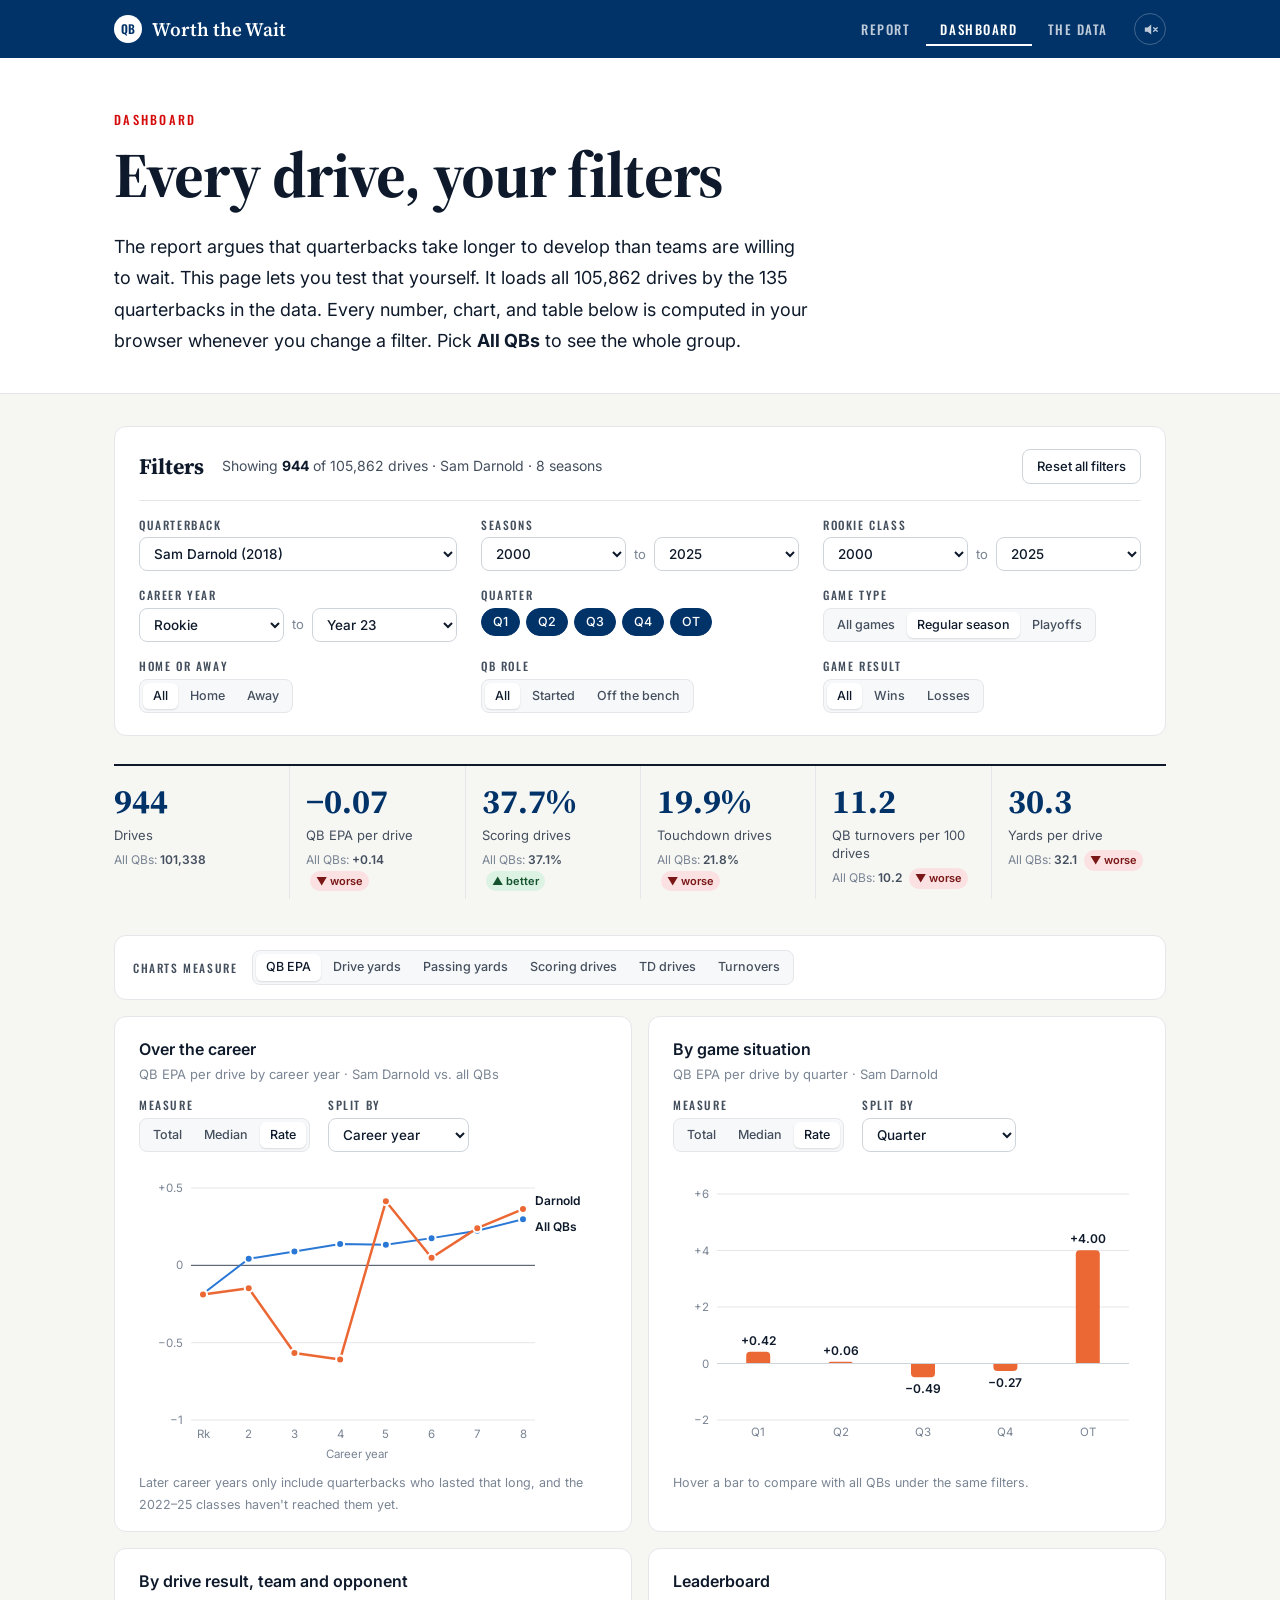
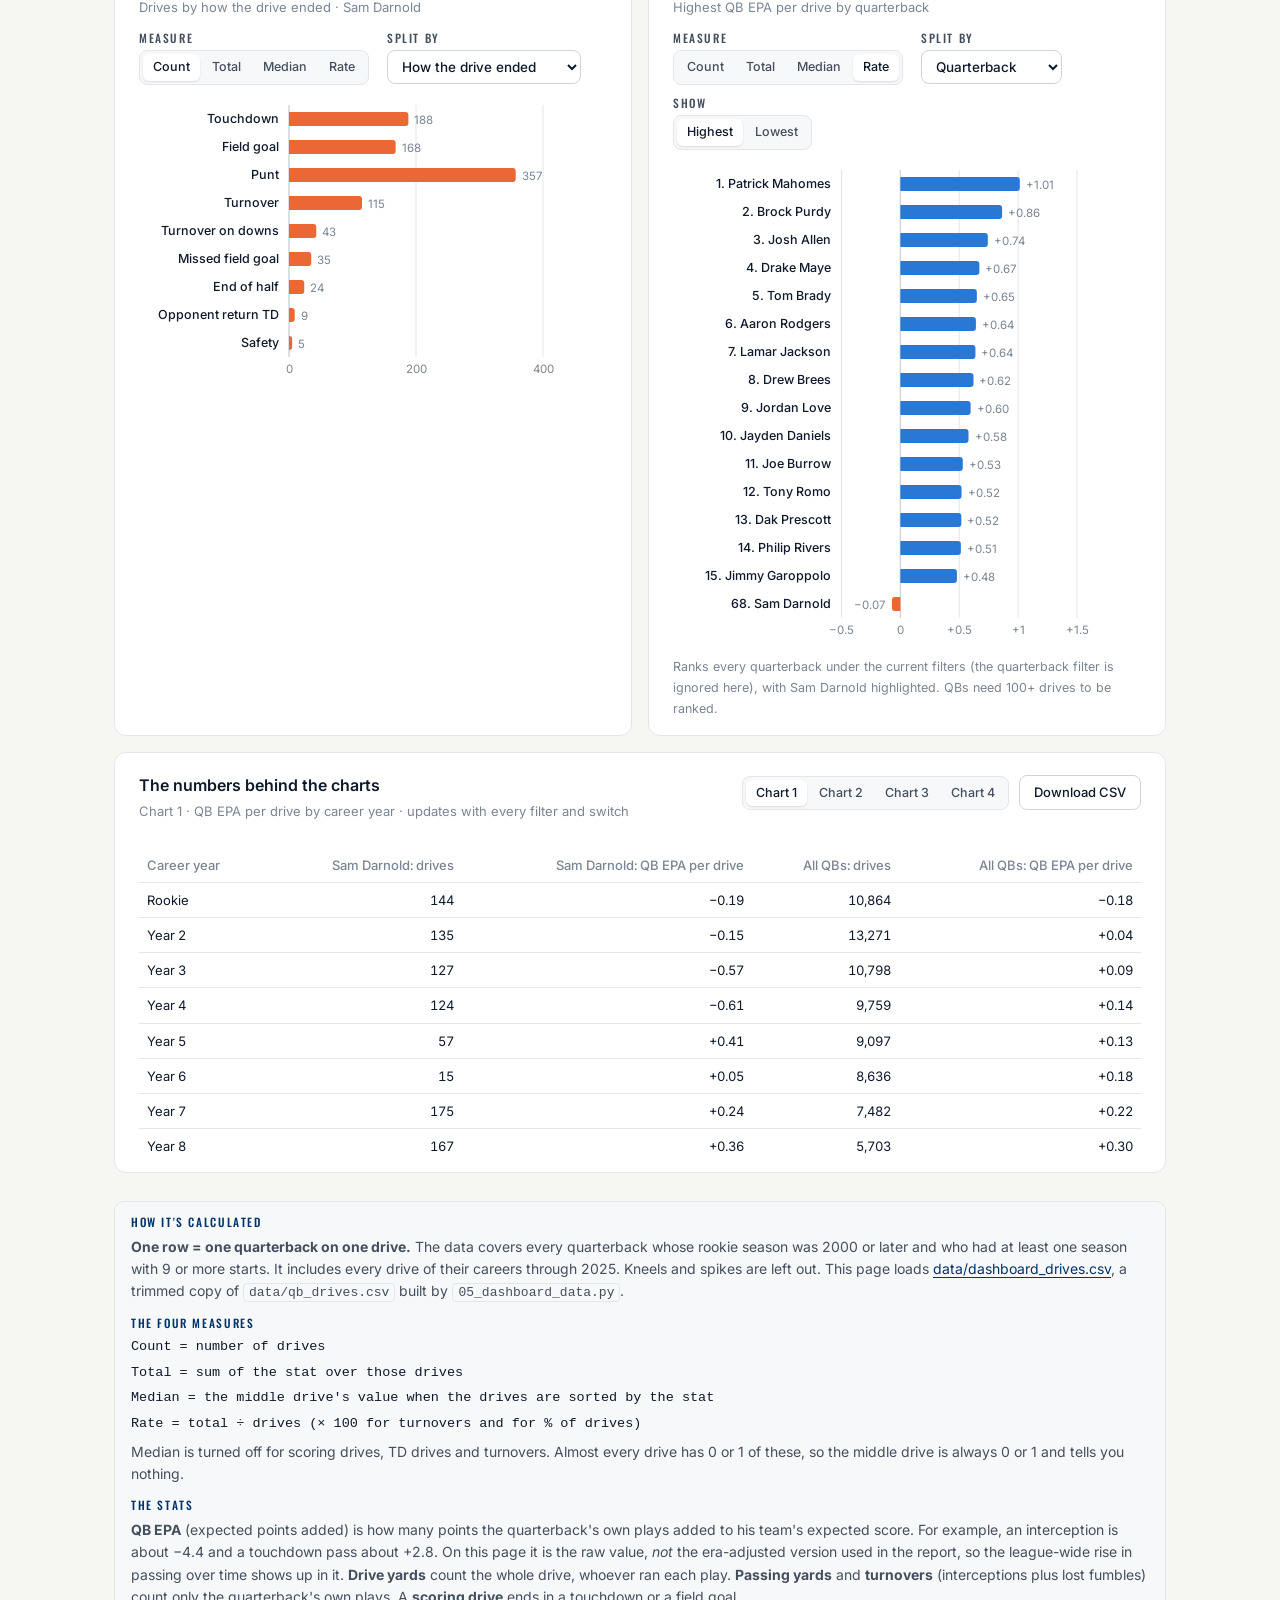
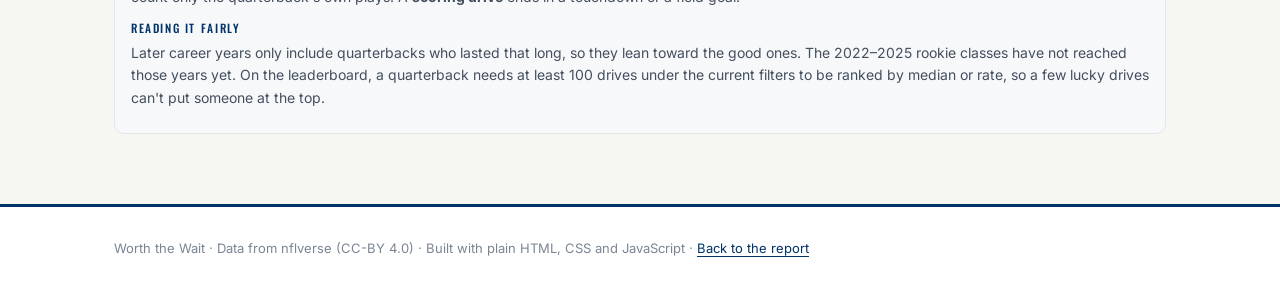
==== commit 7bbe448c: "Drop the count measure from the dashboard's career chart Co-Authored-By: Claude Opus 5.5 <noreply@an" ====
--- a/dashboard.html
+++ b/dashboard.html
@@ -10,7 +10,7 @@
   <link href="https://fonts.googleapis.com/css2?family=Inter:wght@400;500;600&family=Oswald:wght@500;700&family=Barlow+Condensed:ital,wght@0,500;0,600;0,700;0,800;1,700;1,800&family=Source+Serif+4:opsz,wght@8..60,400;8..60,600;8..60,700&display=swap" rel="stylesheet">
   <!-- look switch: ?look=pro turns on the pro theme (remembered in this browser), ?look=plain turns it off -->
   <script>try{var q=new URLSearchParams(location.search).get("look");if(q)localStorage.setItem("qb-look",q);var l=q||localStorage.getItem("qb-look");if(l==="pro"||l==="glass")document.documentElement.classList.add("glass","pro")}catch(e){}</script>
-  <link rel="stylesheet" href="assets/style.css?v=20261001j">
+  <link rel="stylesheet" href="assets/style.css?v=20261001k">
 </head>
 <body class="dash">
 <nav class="nav" aria-label="Site">
@@ -132,8 +132,8 @@
   <div class="wrap">Worth the Wait · Data from nflverse (CC-BY 4.0) · Built with plain HTML, CSS and JavaScript · <a href="index.html">Back to the report</a></div>
 </footer>
 
-<script src="assets/charts.js?v=20261001j"></script>
-<script src="assets/sound.js?v=20261001j"></script>
-<script src="assets/dashboard.js?v=20261001j"></script>
+<script src="assets/charts.js?v=20261001k"></script>
+<script src="assets/sound.js?v=20261001k"></script>
+<script src="assets/dashboard.js?v=20261001k"></script>
 </body>
 </html>
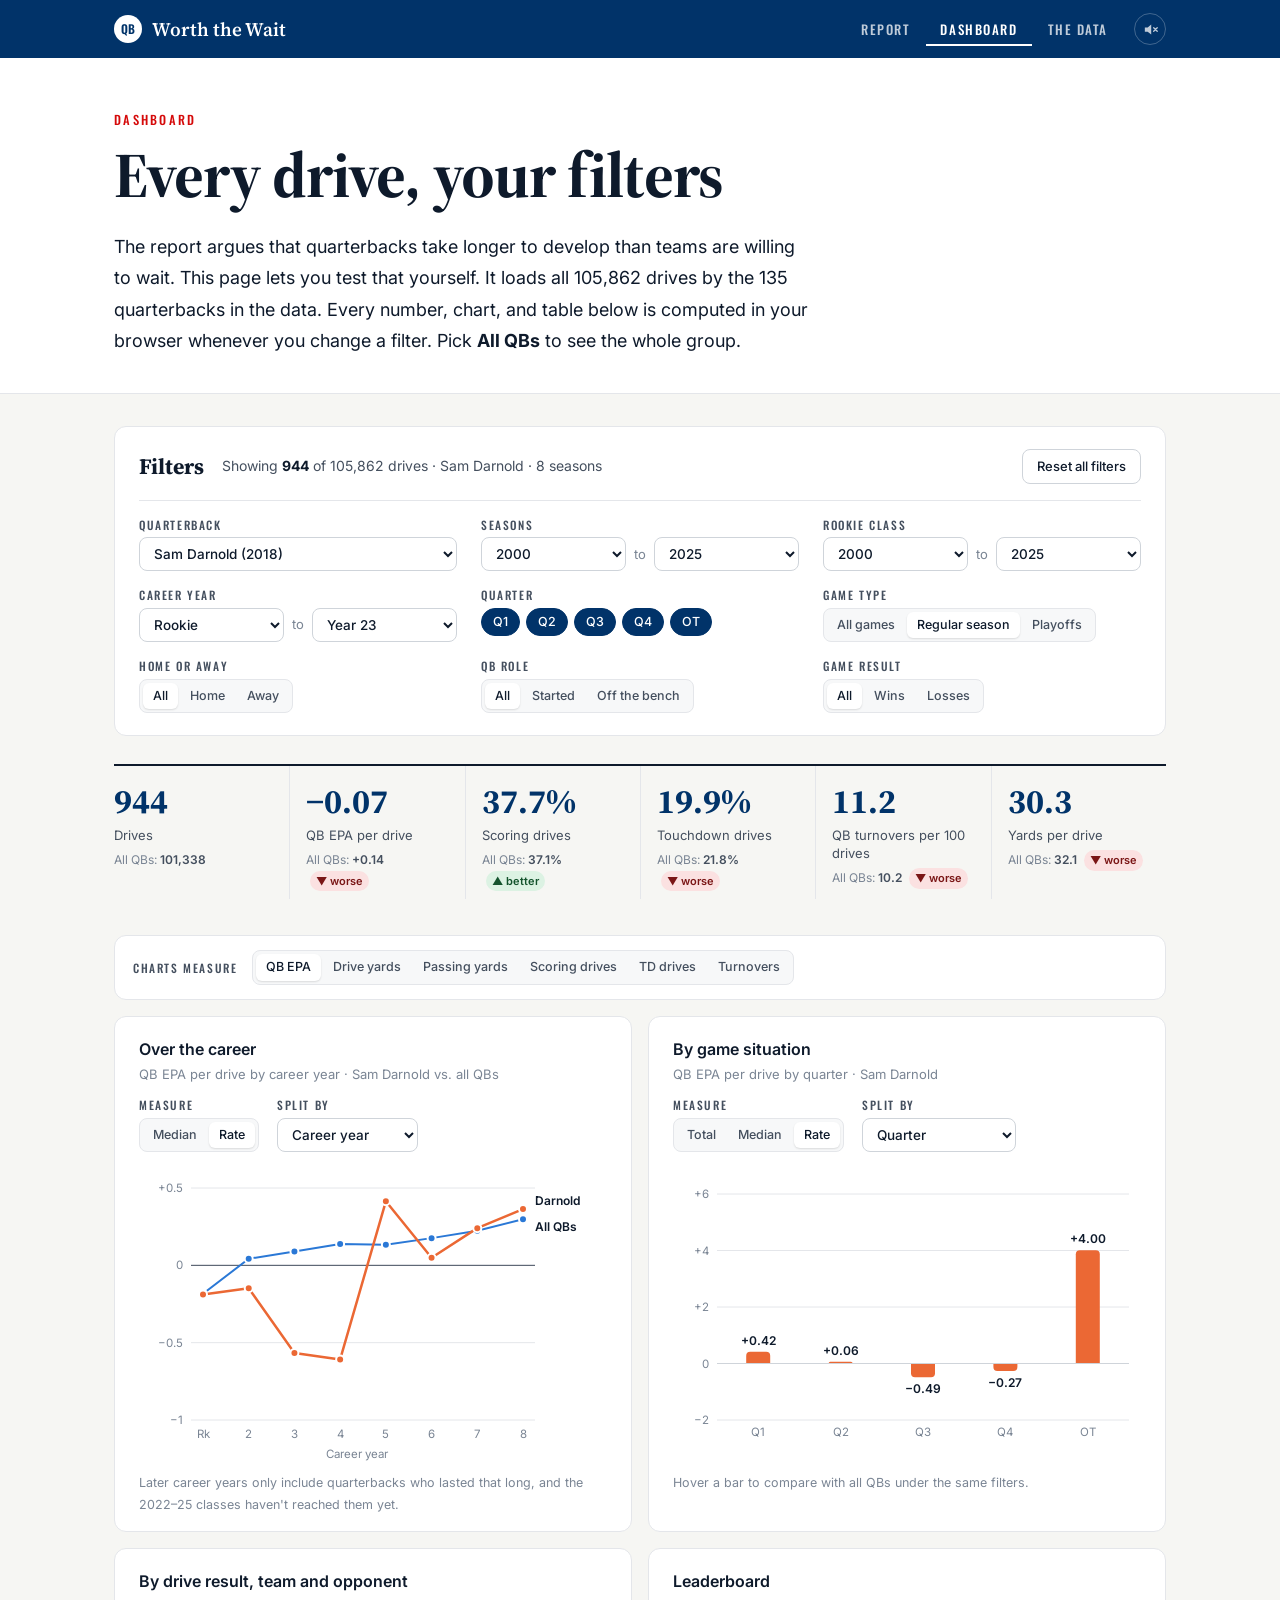
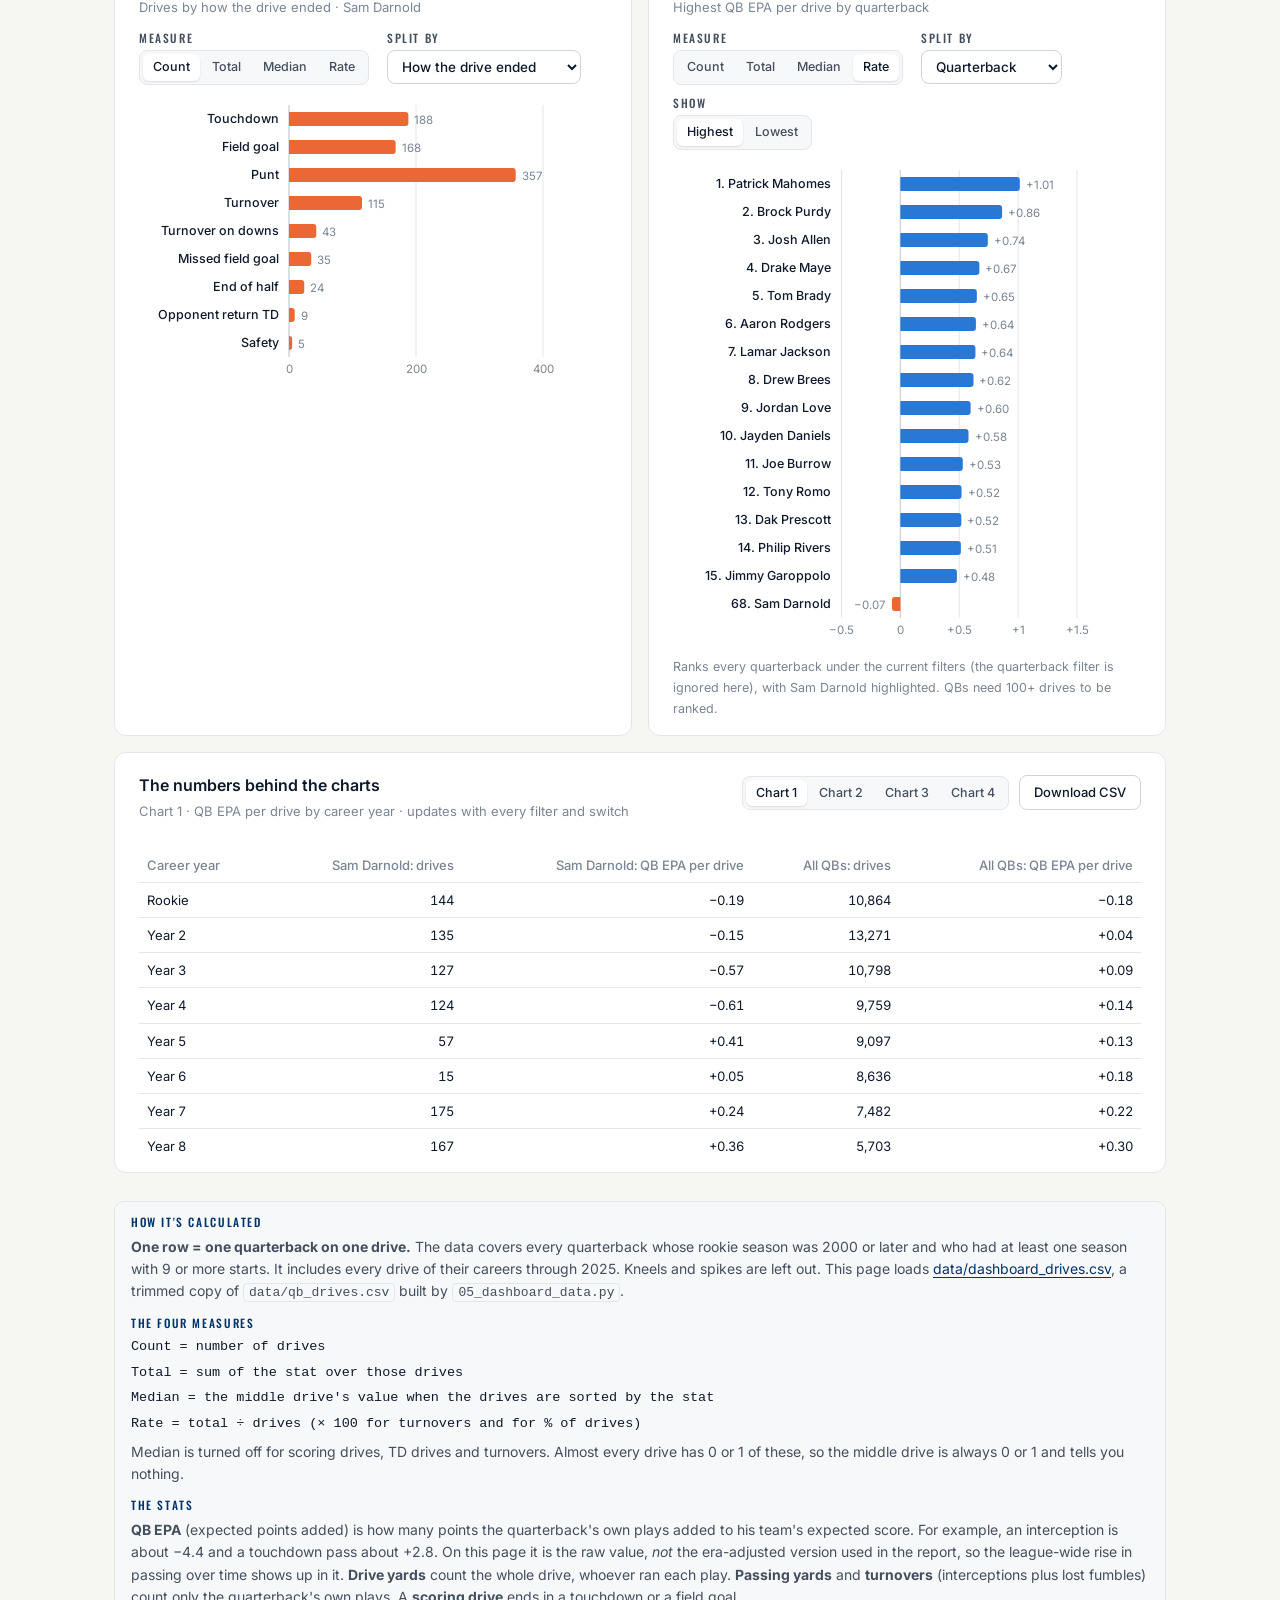
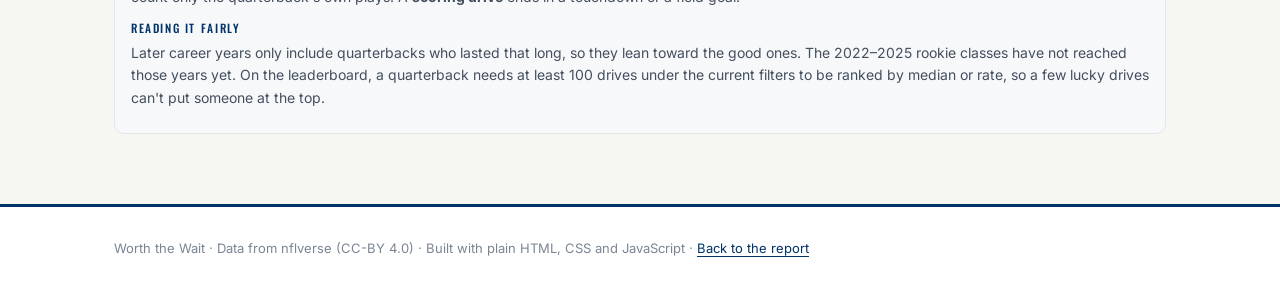
==== commit 40aea994: "Keep only median and rate on the dashboard's career chart Co-Authored-By: Claude Opus 5.5 <noreply@a" ====
--- a/dashboard.html
+++ b/dashboard.html
@@ -10,7 +10,7 @@
   <link href="https://fonts.googleapis.com/css2?family=Inter:wght@400;500;600&family=Oswald:wght@500;700&family=Barlow+Condensed:ital,wght@0,500;0,600;0,700;0,800;1,700;1,800&family=Source+Serif+4:opsz,wght@8..60,400;8..60,600;8..60,700&display=swap" rel="stylesheet">
   <!-- look switch: ?look=pro turns on the pro theme (remembered in this browser), ?look=plain turns it off -->
   <script>try{var q=new URLSearchParams(location.search).get("look");if(q)localStorage.setItem("qb-look",q);var l=q||localStorage.getItem("qb-look");if(l==="pro"||l==="glass")document.documentElement.classList.add("glass","pro")}catch(e){}</script>
-  <link rel="stylesheet" href="assets/style.css?v=20261001k">
+  <link rel="stylesheet" href="assets/style.css?v=20261001l">
 </head>
 <body class="dash">
 <nav class="nav" aria-label="Site">
@@ -132,8 +132,8 @@
   <div class="wrap">Worth the Wait · Data from nflverse (CC-BY 4.0) · Built with plain HTML, CSS and JavaScript · <a href="index.html">Back to the report</a></div>
 </footer>
 
-<script src="assets/charts.js?v=20261001k"></script>
-<script src="assets/sound.js?v=20261001k"></script>
-<script src="assets/dashboard.js?v=20261001k"></script>
+<script src="assets/charts.js?v=20261001l"></script>
+<script src="assets/sound.js?v=20261001l"></script>
+<script src="assets/dashboard.js?v=20261001l"></script>
 </body>
 </html>
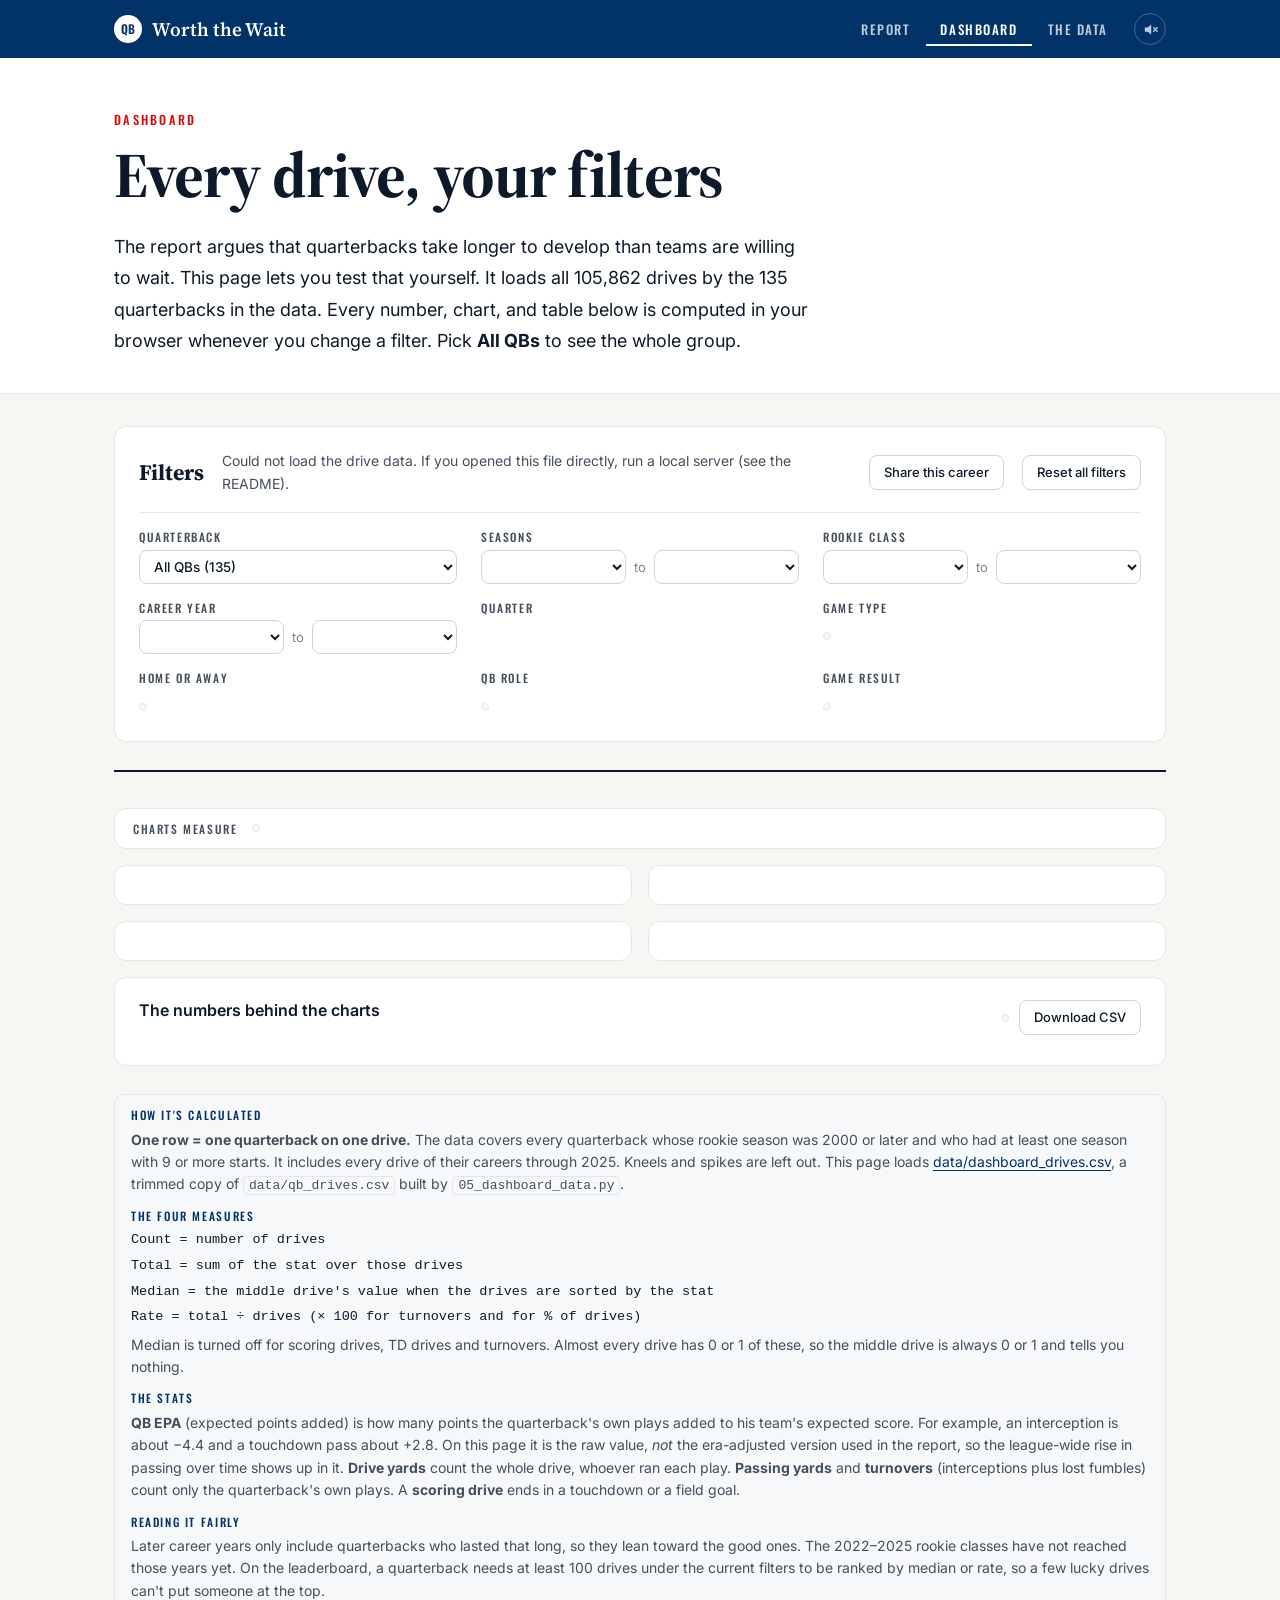
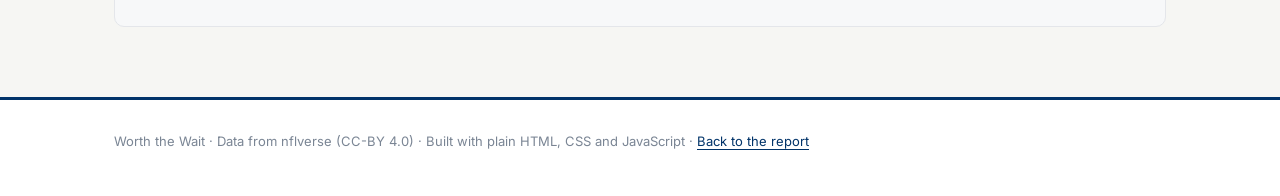
==== commit 948f0572: "Add the dashboard loading screen, share button and QB search Co-Authored-By: Claude Opus 5.5 <norepl" ====
--- a/dashboard.html
+++ b/dashboard.html
@@ -10,9 +10,41 @@
   <link href="https://fonts.googleapis.com/css2?family=Inter:wght@400;500;600&family=Oswald:wght@500;700&family=Barlow+Condensed:ital,wght@0,500;0,600;0,700;0,800;1,700;1,800&family=Source+Serif+4:opsz,wght@8..60,400;8..60,600;8..60,700&display=swap" rel="stylesheet">
   <!-- look switch: ?look=pro turns on the pro theme (remembered in this browser), ?look=plain turns it off -->
   <script>try{var q=new URLSearchParams(location.search).get("look");if(q)localStorage.setItem("qb-look",q);var l=q||localStorage.getItem("qb-look");if(l==="pro"||l==="glass")document.documentElement.classList.add("glass","pro")}catch(e){}</script>
-  <link rel="stylesheet" href="assets/style.css?v=20261001l">
+  <link rel="stylesheet" href="assets/style.css?v=20261001r">
 </head>
 <body class="dash">
+<!-- loading screen: the logo inside a ring that fills red as the drive data downloads, a football spiraling around it -->
+<div class="loader" id="loader" role="status" aria-live="polite">
+  <div class="loader-ring">
+    <svg viewBox="0 0 200 200" aria-hidden="true">
+      <defs>
+        <linearGradient id="ld-leather" x1="0" y1="0" x2="0" y2="1">
+          <stop offset="0" stop-color="#a85a2a"/><stop offset=".45" stop-color="#7a3b14"/><stop offset="1" stop-color="#4a210a"/>
+        </linearGradient>
+        <clipPath id="ld-clip"><path d="M2,11 C8,1 32,1 38,11 C32,21 8,21 2,11 Z"/></clipPath>
+      </defs>
+      <circle class="ring-track" cx="100" cy="100" r="88"/>
+      <circle class="ring-fill" id="ring-fill" cx="100" cy="100" r="88" pathLength="1"/>
+      <g class="ring-ball" id="ring-ball" style="transform: rotate(-90deg)">
+        <g transform="translate(188,100) rotate(90) scale(.8) translate(-20,-11)">
+          <path d="M2,11 C8,1 32,1 38,11 C32,21 8,21 2,11 Z" fill="url(#ld-leather)" stroke="#2e1405" stroke-width=".8"/>
+          <g clip-path="url(#ld-clip)">
+            <path d="M9.5,3 Q7.6,11 9.5,19" fill="none" stroke="#fff" stroke-width="1.7"/>
+            <path d="M30.5,3 Q32.4,11 30.5,19" fill="none" stroke="#fff" stroke-width="1.7"/>
+            <g id="ring-laces" stroke="#fff" stroke-width="1.1" stroke-linecap="round">
+              <line x1="14" y1="0" x2="26" y2="0"/>
+              <line x1="15.5" y1="-1.8" x2="15.5" y2="1.8"/><line x1="18.5" y1="-1.8" x2="18.5" y2="1.8"/>
+              <line x1="21.5" y1="-1.8" x2="21.5" y2="1.8"/><line x1="24.5" y1="-1.8" x2="24.5" y2="1.8"/>
+            </g>
+            <ellipse cx="18" cy="6.5" rx="11" ry="2.4" fill="#fff" opacity=".18"/>
+          </g>
+        </g>
+      </g>
+    </svg>
+    <div class="loader-logo"><span class="brand-mark">QB</span><span class="loader-name">Worth the Wait</span></div>
+  </div>
+  <p class="loader-text" id="loader-text">Loading 105,862 drives…</p>
+</div>
 <nav class="nav" aria-label="Site">
   <div class="wrap">
     <a class="brand" href="index.html"><span class="brand-mark">QB</span><span>Worth the Wait</span></a>
@@ -38,6 +70,7 @@
     <div class="filters-head">
       <h2>Filters</h2>
       <p class="showing" id="showing" aria-live="polite">Loading drives…</p>
+      <button class="btn share-btn" id="share" type="button">Share this career</button>
       <button class="btn" id="reset" type="button">Reset all filters</button>
     </div>
     <div class="filter-grid">
@@ -132,8 +165,9 @@
   <div class="wrap">Worth the Wait · Data from nflverse (CC-BY 4.0) · Built with plain HTML, CSS and JavaScript · <a href="index.html">Back to the report</a></div>
 </footer>
 
-<script src="assets/charts.js?v=20261001l"></script>
-<script src="assets/sound.js?v=20261001l"></script>
-<script src="assets/dashboard.js?v=20261001l"></script>
+<script src="assets/charts.js?v=20261001r"></script>
+<script src="assets/sound.js?v=20261001r"></script>
+<script src="assets/search.js?v=20261001r"></script>
+<script src="assets/dashboard.js?v=20261001r"></script>
 </body>
 </html>
--- a/assets/style.css
+++ b/assets/style.css
@@ -192,7 +192,7 @@
 .dot.lift:not(.slice) { scale: 1.6; filter: drop-shadow(0 2px 4px rgba(11,27,46,.35)); }
 .dial-track { transition: stroke-width .18s ease; }
 .dial.lift .dial-track, .dial.lift .dial-fill { stroke-width: 22px; }
-.dial.lift .dial-fill { filter: url(#jx-glow) drop-shadow(0 3px 6px rgba(11,27,46,.3)); }
+.dial.lift .dial-fill { filter: url(#dial-glow) drop-shadow(0 3px 6px rgba(11,27,46,.3)); }
 .dial.lift .dial-value { font-size: 20px; }
 
 .tooltip {
@@ -727,3 +727,94 @@
 html.pro footer { margin-top: 0; }
 @media (max-width: 1200px) { html.pro main.wrap { box-shadow: none; } }
 @media (max-width: 560px) { html.pro main.wrap { padding: 4px 16px 48px; } }
+
+/* ---------- Q1-Q4 dots on the reading progress bar (click to jump to that part) ---------- */
+.quarters { position: absolute; left: 0; right: 0; bottom: -1.5px; height: 0; z-index: 2; }
+.football { z-index: 3; }
+.qdot {
+  position: absolute; top: 0; translate: -50% -50%; width: 24px; height: 24px; padding: 0; border-radius: 50%;
+  border: 2px solid #fff; background: var(--navy); color: #fff; cursor: pointer;
+  font: 700 9px/1 var(--font-body); letter-spacing: -.02em;
+  box-shadow: 0 2px 6px rgba(0,0,0,.35); transition: background .25s ease, scale .15s ease;
+}
+.qdot:hover { scale: 1.18; }
+.qdot.passed { background: var(--red); }
+
+/* ---------- explorer: head-to-head, share, keyboard hint ---------- */
+.picker .btn { padding: 9px 12px; }
+.h2h-btn[aria-pressed="true"] { background: var(--navy); border-color: var(--navy); color: #fff; }
+html.pro .h2h-btn[aria-pressed="true"] { background: linear-gradient(180deg, #0b4a92, #013369); color: #fff; }
+.share-btn.done { border-color: #1f9d55; color: #14532d; background: #e3f5e9; }
+.quick .keys { order: 99; margin-left: auto; font-size: 12px; color: var(--muted); }
+.dials { min-width: 0; }
+.vs-name { display: none; }
+.explorer.h2h .explorer-body { grid-template-columns: minmax(0, 1fr); }
+.explorer.h2h .dials { display: grid; grid-template-columns: repeat(2, minmax(0, 1fr)); gap: 20px; align-items: start; }
+.explorer.h2h .vs-name, .vs-bar { display: flex; align-items: center; justify-content: center; min-height: 40px; margin: 0; }
+.explorer.h2h .vs-name { text-align: center; font: 700 14px/1.3 var(--font-label); letter-spacing: .12em; text-transform: uppercase; color: var(--ink); }
+.vs-bar { gap: 10px; }
+.vs-label { font: italic 800 20px/1 var(--font-label); color: var(--red); text-transform: uppercase; }
+.vs-bar select { font: 500 13.5px var(--font-body); padding: 7px 28px 7px 10px; border-radius: 8px; border: 1px solid var(--line-2); background: var(--surface); }
+.vs-note { margin: 2px 0 0; text-align: center; font-size: 13px; color: var(--ink-2); }
+.dial-b.missing .dial-wrap { opacity: .45; filter: grayscale(.6); }
+.vs-seasons { display: flex; flex-wrap: wrap; justify-content: center; gap: 5px; margin-top: 10px; }
+.vs-seasons .season-btn { min-width: 44px; padding: 6px 6px 5px; font-size: 11.5px; }
+.vs-match { display: flex; justify-content: center; align-items: center; gap: 7px; margin-top: 10px; font-size: 12.5px; color: var(--ink-2); cursor: pointer; }
+.vs-match input { accent-color: var(--navy); width: 15px; height: 15px; }
+@media (max-width: 700px) {
+  .explorer.h2h .dials { grid-template-columns: minmax(0, 1fr); }
+  .quick .keys { display: none; }
+}
+
+/* ---------- dashboard loading screen: the logo inside a ring that fills red, a football spiraling around it ---------- */
+.loader {
+  position: fixed; inset: 0; z-index: 200; display: grid; place-content: center; justify-items: center; gap: 22px; color: #fff;
+  background: radial-gradient(700px 420px at 50% 28%, rgba(255,255,255,.13), transparent 62%), linear-gradient(160deg, #00264f 0%, #00163a 55%, #000b1d 100%);
+  transition: opacity .55s ease, visibility .55s;
+}
+.loader.done { opacity: 0; visibility: hidden; }
+.loader-ring { position: relative; width: 230px; height: 230px; }
+.loader-ring svg { display: block; width: 100%; height: 100%; overflow: visible; }
+.ring-track { fill: none; stroke: rgba(255,255,255,.12); stroke-width: 8; }
+.ring-fill {
+  fill: none; stroke: var(--red); stroke-width: 8; stroke-linecap: round; stroke-dasharray: 1; stroke-dashoffset: 1;
+  transform: rotate(-90deg); transform-origin: 100px 100px; transition: stroke-dashoffset .25s linear;
+  filter: drop-shadow(0 0 6px rgba(255,69,69,.75));
+}
+.ring-ball { transform-origin: 100px 100px; transition: transform .25s linear; }
+.loader-logo { position: absolute; inset: 0; display: grid; place-content: center; justify-items: center; gap: 12px; }
+.loader-logo .brand-mark { width: 58px; height: 58px; font-size: 21px; }
+html.pro .loader-logo .brand-mark { width: 54px; height: 62px; font-size: 22px; padding-bottom: 8px; }
+.loader-name { font: italic 800 25px/1 var(--font-display, var(--font-label)); letter-spacing: .02em; text-transform: uppercase; }
+.loader-text { margin: 0; font: 600 13px/1 var(--font-label); letter-spacing: .18em; text-transform: uppercase; color: rgba(255,255,255,.72); font-variant-numeric: tabular-nums; }
+
+/* ---------- type-to-search quarterback pickers ---------- */
+.qbs { position: relative; display: inline-block; min-width: 200px; max-width: 100%; vertical-align: middle; }
+.field.wide .qbs { width: 100% !important; }
+.qbs-input {
+  width: 100%; font: 500 13.5px var(--font-body); color: var(--ink); padding: 8px 30px 8px 32px;
+  border: 1px solid var(--line-2); border-radius: 10px; background-color: var(--surface);
+  background-image:
+    url("data:image/svg+xml,%3Csvg xmlns='http://www.w3.org/2000/svg' viewBox='0 0 20 20'%3E%3Ccircle cx='8.5' cy='8.5' r='5.5' fill='none' stroke='%237a8594' stroke-width='2'/%3E%3Cpath d='M13 13l4 4' stroke='%237a8594' stroke-width='2' stroke-linecap='round'/%3E%3C/svg%3E"),
+    url("data:image/svg+xml,%3Csvg xmlns='http://www.w3.org/2000/svg' viewBox='0 0 20 20'%3E%3Cpath d='M5 8l5 5 5-5' fill='none' stroke='%237a8594' stroke-width='2' stroke-linecap='round' stroke-linejoin='round'/%3E%3C/svg%3E");
+  background-repeat: no-repeat; background-size: 15px, 14px; background-position: 10px 50%, calc(100% - 10px) 50%;
+  box-shadow: inset 0 1px 2px rgba(10,21,38,.05); transition: border-color .15s, box-shadow .15s;
+}
+.qbs-input::placeholder { color: var(--muted); }
+.qbs-input:hover { border-color: var(--navy); }
+.qbs-input:focus { outline: none; border-color: #2a78d6; box-shadow: 0 0 0 3px rgba(42,120,214,.18); }
+.picker .qbs-input { font-size: 14px; padding-top: 9px; padding-bottom: 9px; }
+.qbs-list {
+  position: fixed; z-index: 150; margin: 0; padding: 6px; list-style: none; overflow: auto; max-width: 340px;
+  background: #fff; border: 1px solid rgba(10,21,38,.1); border-radius: 12px;
+  box-shadow: 0 18px 40px -10px rgba(10,21,38,.3), 0 2px 6px rgba(10,21,38,.08);
+  font: 14px/1.3 var(--font-body);
+}
+.qbs-group { padding: 10px 10px 4px; font: 600 11px/1 var(--font-label); letter-spacing: .14em; text-transform: uppercase; color: var(--muted); }
+.qbs-item { padding: 8px 10px; border-radius: 8px; color: var(--ink); cursor: pointer; }
+.qbs-item b { color: var(--navy); font-weight: 700; }
+.qbs-item.current { font-weight: 600; }
+.qbs-item.current::after { content: " ✓"; color: #1f9d55; }
+.qbs-item.active { background: rgba(42,120,214,.1); }
+.qbs-empty { padding: 10px; color: var(--muted); }
+.qbs-sub { margin-left: 8px; font-size: 11.5px; color: var(--muted); font-weight: 400; }
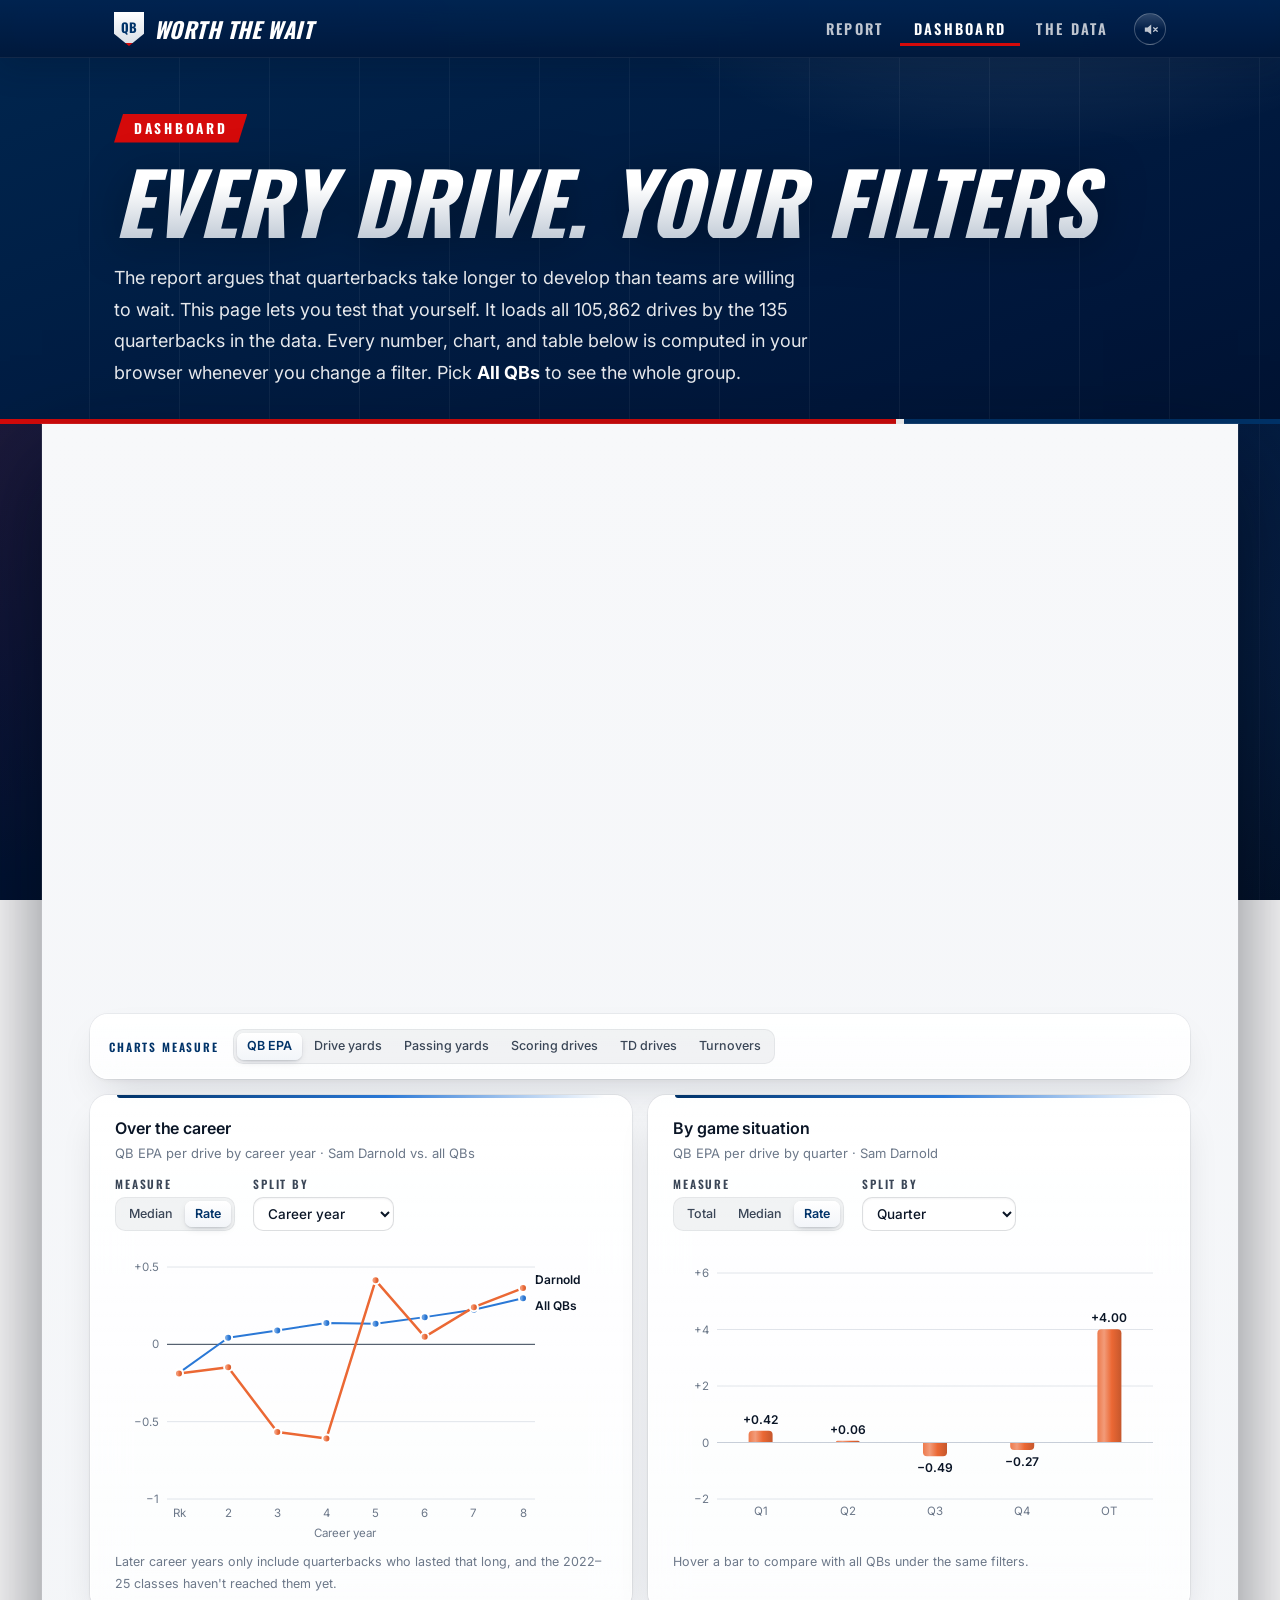
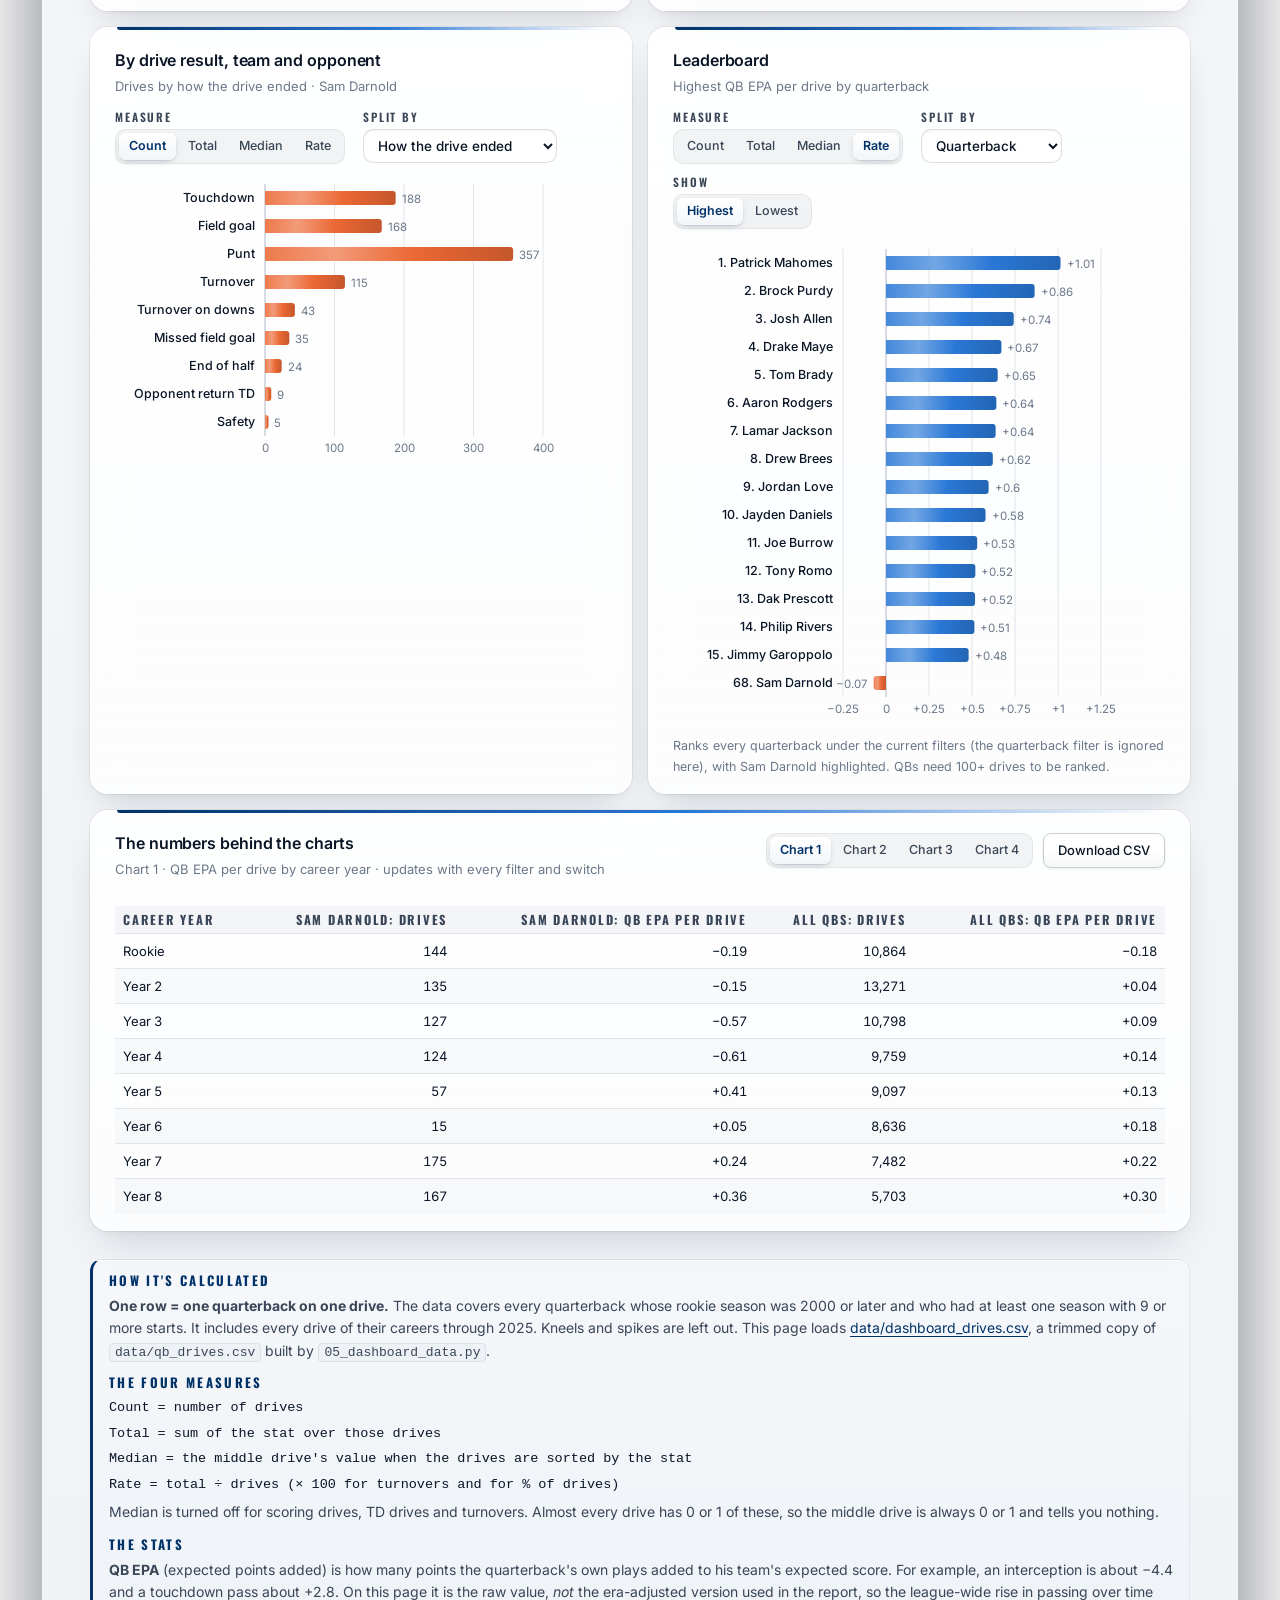
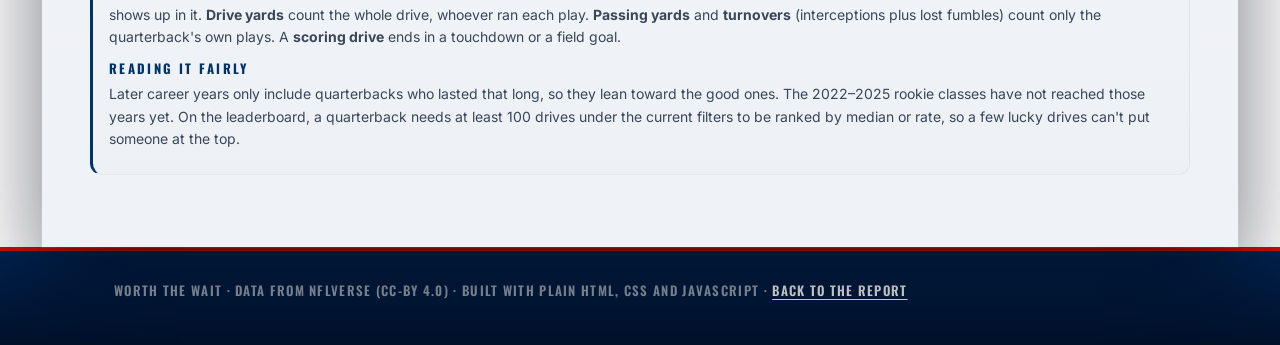
==== commit 380687fd: "Make the pro theme the default look (?look=plain switches back) Co-Authored-By: Claude Opus 5.5 <nor" ====
--- a/dashboard.html
+++ b/dashboard.html
@@ -8,9 +8,9 @@
   <link rel="preconnect" href="https://fonts.googleapis.com">
   <link rel="preconnect" href="https://fonts.gstatic.com" crossorigin>
   <link href="https://fonts.googleapis.com/css2?family=Inter:wght@400;500;600&family=Oswald:wght@500;700&family=Barlow+Condensed:ital,wght@0,500;0,600;0,700;0,800;1,700;1,800&family=Source+Serif+4:opsz,wght@8..60,400;8..60,600;8..60,700&display=swap" rel="stylesheet">
-  <!-- look switch: ?look=pro turns on the pro theme (remembered in this browser), ?look=plain turns it off -->
-  <script>try{var q=new URLSearchParams(location.search).get("look");if(q)localStorage.setItem("qb-look",q);var l=q||localStorage.getItem("qb-look");if(l==="pro"||l==="glass")document.documentElement.classList.add("glass","pro")}catch(e){}</script>
-  <link rel="stylesheet" href="assets/style.css?v=20261001r">
+  <!-- the pro theme is the default; ?look=plain switches to the plain look and ?look=pro back (remembered in this browser) -->
+  <script>(function(){var l="pro";try{var q=new URLSearchParams(location.search).get("look");if(q)localStorage.setItem("qb-theme",q);l=q||localStorage.getItem("qb-theme")||"pro"}catch(e){}if(l!=="plain")document.documentElement.classList.add("glass","pro")})()</script>
+  <link rel="stylesheet" href="assets/style.css?v=20261001s">
 </head>
 <body class="dash">
 <!-- loading screen: the logo inside a ring that fills red as the drive data downloads, a football spiraling around it -->
@@ -165,9 +165,9 @@
   <div class="wrap">Worth the Wait · Data from nflverse (CC-BY 4.0) · Built with plain HTML, CSS and JavaScript · <a href="index.html">Back to the report</a></div>
 </footer>
 
-<script src="assets/charts.js?v=20261001r"></script>
-<script src="assets/sound.js?v=20261001r"></script>
-<script src="assets/search.js?v=20261001r"></script>
-<script src="assets/dashboard.js?v=20261001r"></script>
+<script src="assets/charts.js?v=20261001s"></script>
+<script src="assets/sound.js?v=20261001s"></script>
+<script src="assets/search.js?v=20261001s"></script>
+<script src="assets/dashboard.js?v=20261001s"></script>
 </body>
 </html>
--- a/assets/style.css
+++ b/assets/style.css
@@ -472,7 +472,7 @@
 .explore a { font-weight: 600; }
 
 /* =====================================================================================
-   PRO THEME (preview: add ?look=pro to the address; ?look=plain switches back)
+   PRO THEME (the default look; add ?look=plain to the address for the plain look, ?look=pro to come back)
    Night-game hero, frosted glass panels on a cool stadium-gray page, broadcast-style
    condensed italic display type for the big moments, glossy chart marks.
    Only colors, type and finish change here; words, layout and charts stay the same.
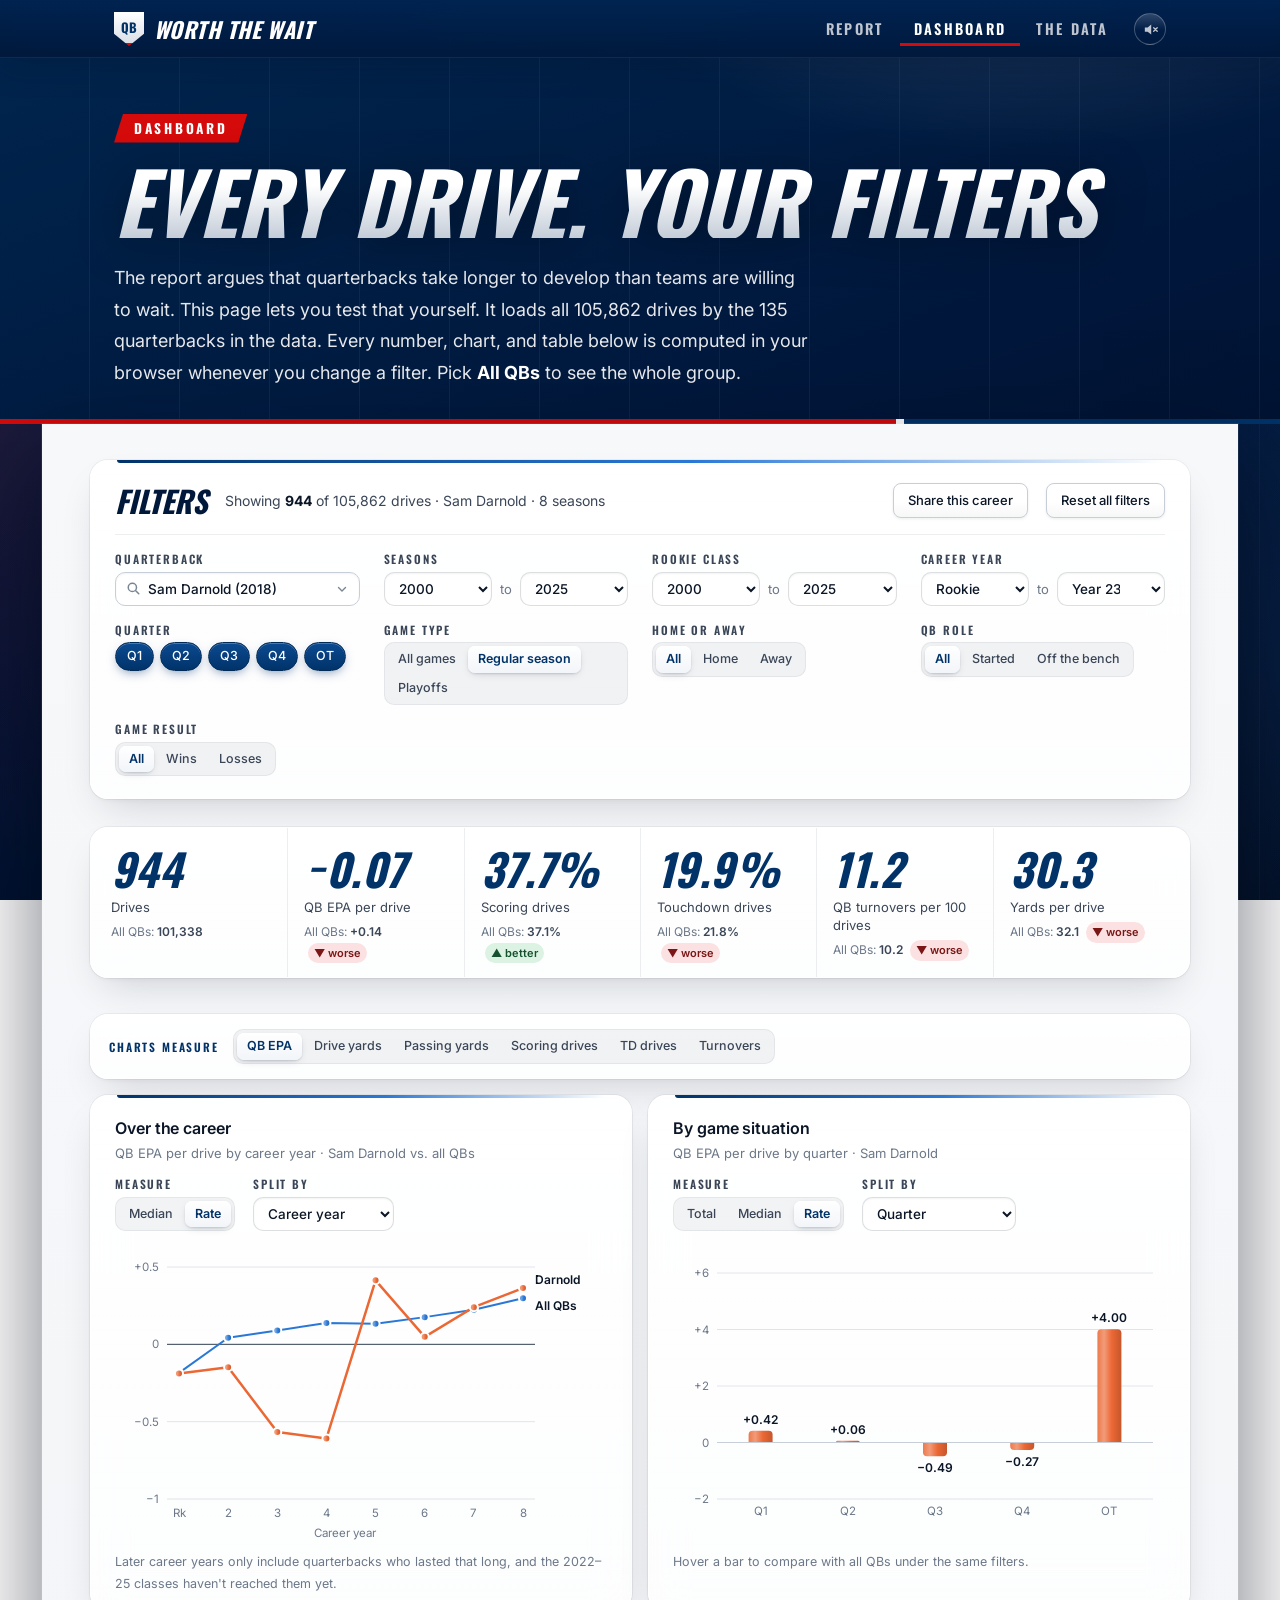
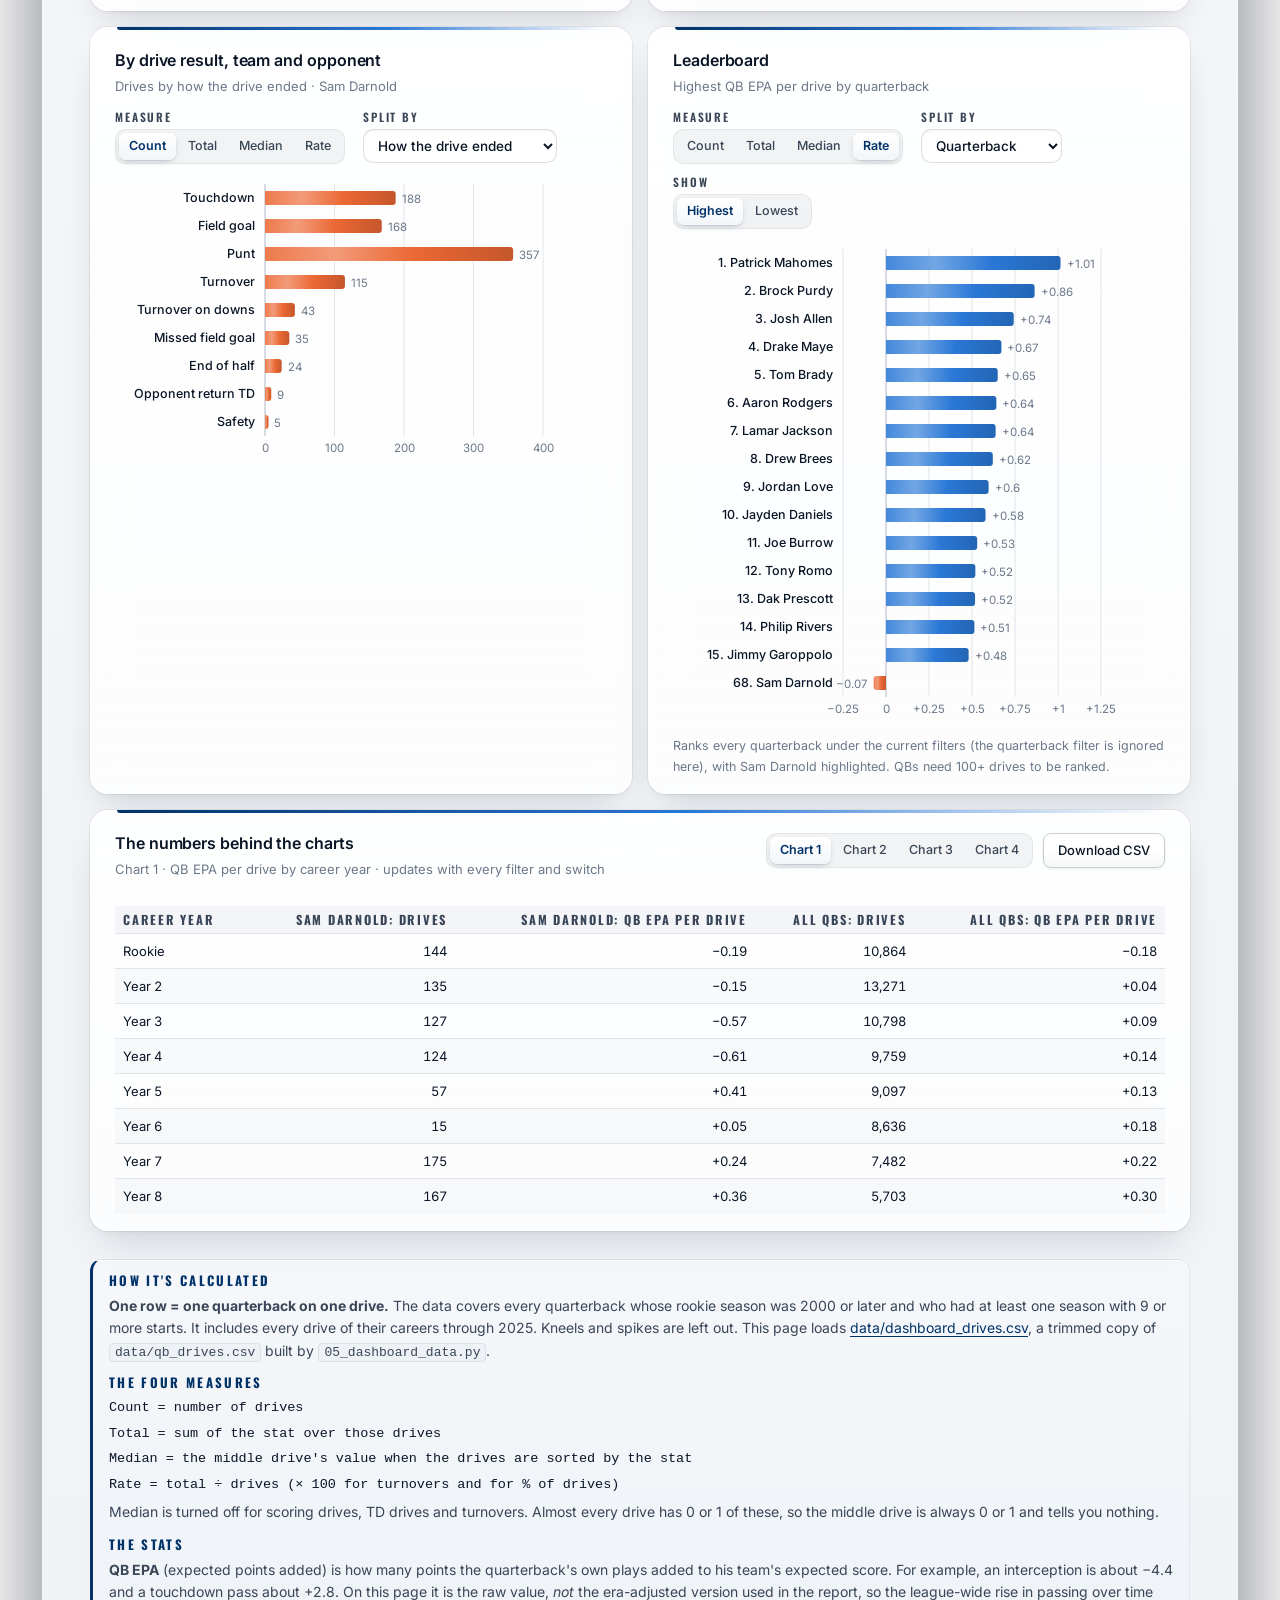
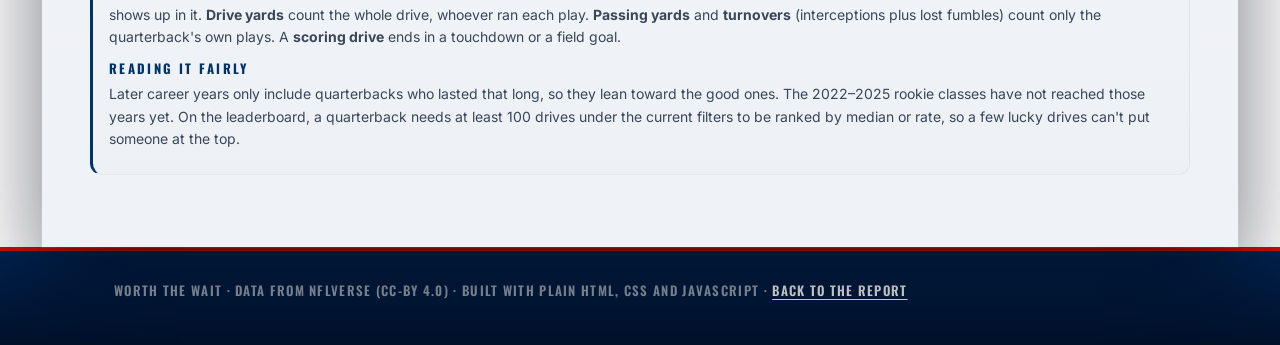
==== commit 20efc9b1: "Remove duplicated copy-link helper from charts.js Co-Authored-By: Claude Opus 5.5 <noreply@anthropic" ====
--- a/dashboard.html
+++ b/dashboard.html
@@ -10,7 +10,7 @@
   <link href="https://fonts.googleapis.com/css2?family=Inter:wght@400;500;600&family=Oswald:wght@500;700&family=Barlow+Condensed:ital,wght@0,500;0,600;0,700;0,800;1,700;1,800&family=Source+Serif+4:opsz,wght@8..60,400;8..60,600;8..60,700&display=swap" rel="stylesheet">
   <!-- the pro theme is the default; ?look=plain switches to the plain look and ?look=pro back (remembered in this browser) -->
   <script>(function(){var l="pro";try{var q=new URLSearchParams(location.search).get("look");if(q)localStorage.setItem("qb-theme",q);l=q||localStorage.getItem("qb-theme")||"pro"}catch(e){}if(l!=="plain")document.documentElement.classList.add("glass","pro")})()</script>
-  <link rel="stylesheet" href="assets/style.css?v=20261001s">
+  <link rel="stylesheet" href="assets/style.css?v=20261001t">
 </head>
 <body class="dash">
 <!-- loading screen: the logo inside a ring that fills red as the drive data downloads, a football spiraling around it -->
@@ -165,9 +165,9 @@
   <div class="wrap">Worth the Wait · Data from nflverse (CC-BY 4.0) · Built with plain HTML, CSS and JavaScript · <a href="index.html">Back to the report</a></div>
 </footer>
 
-<script src="assets/charts.js?v=20261001s"></script>
-<script src="assets/sound.js?v=20261001s"></script>
-<script src="assets/search.js?v=20261001s"></script>
-<script src="assets/dashboard.js?v=20261001s"></script>
+<script src="assets/charts.js?v=20261001t"></script>
+<script src="assets/sound.js?v=20261001t"></script>
+<script src="assets/search.js?v=20261001t"></script>
+<script src="assets/dashboard.js?v=20261001t"></script>
 </body>
 </html>
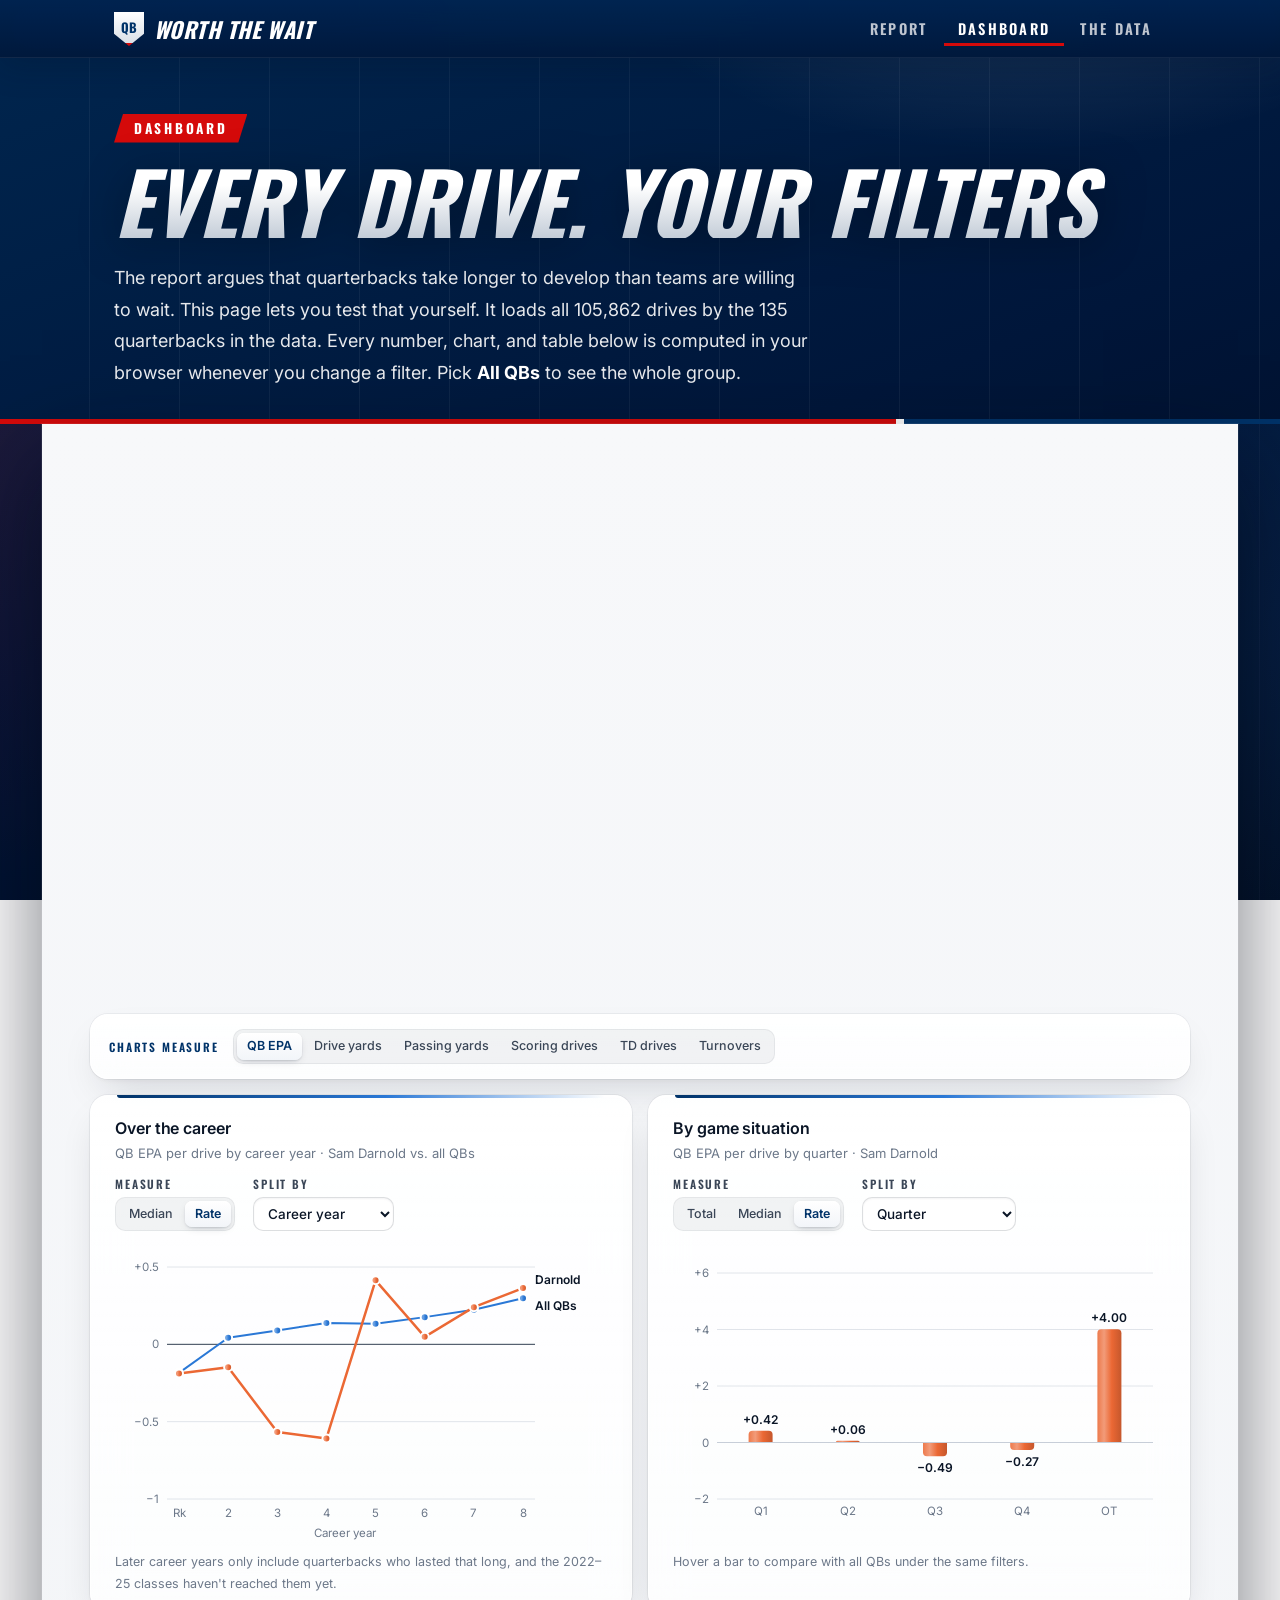
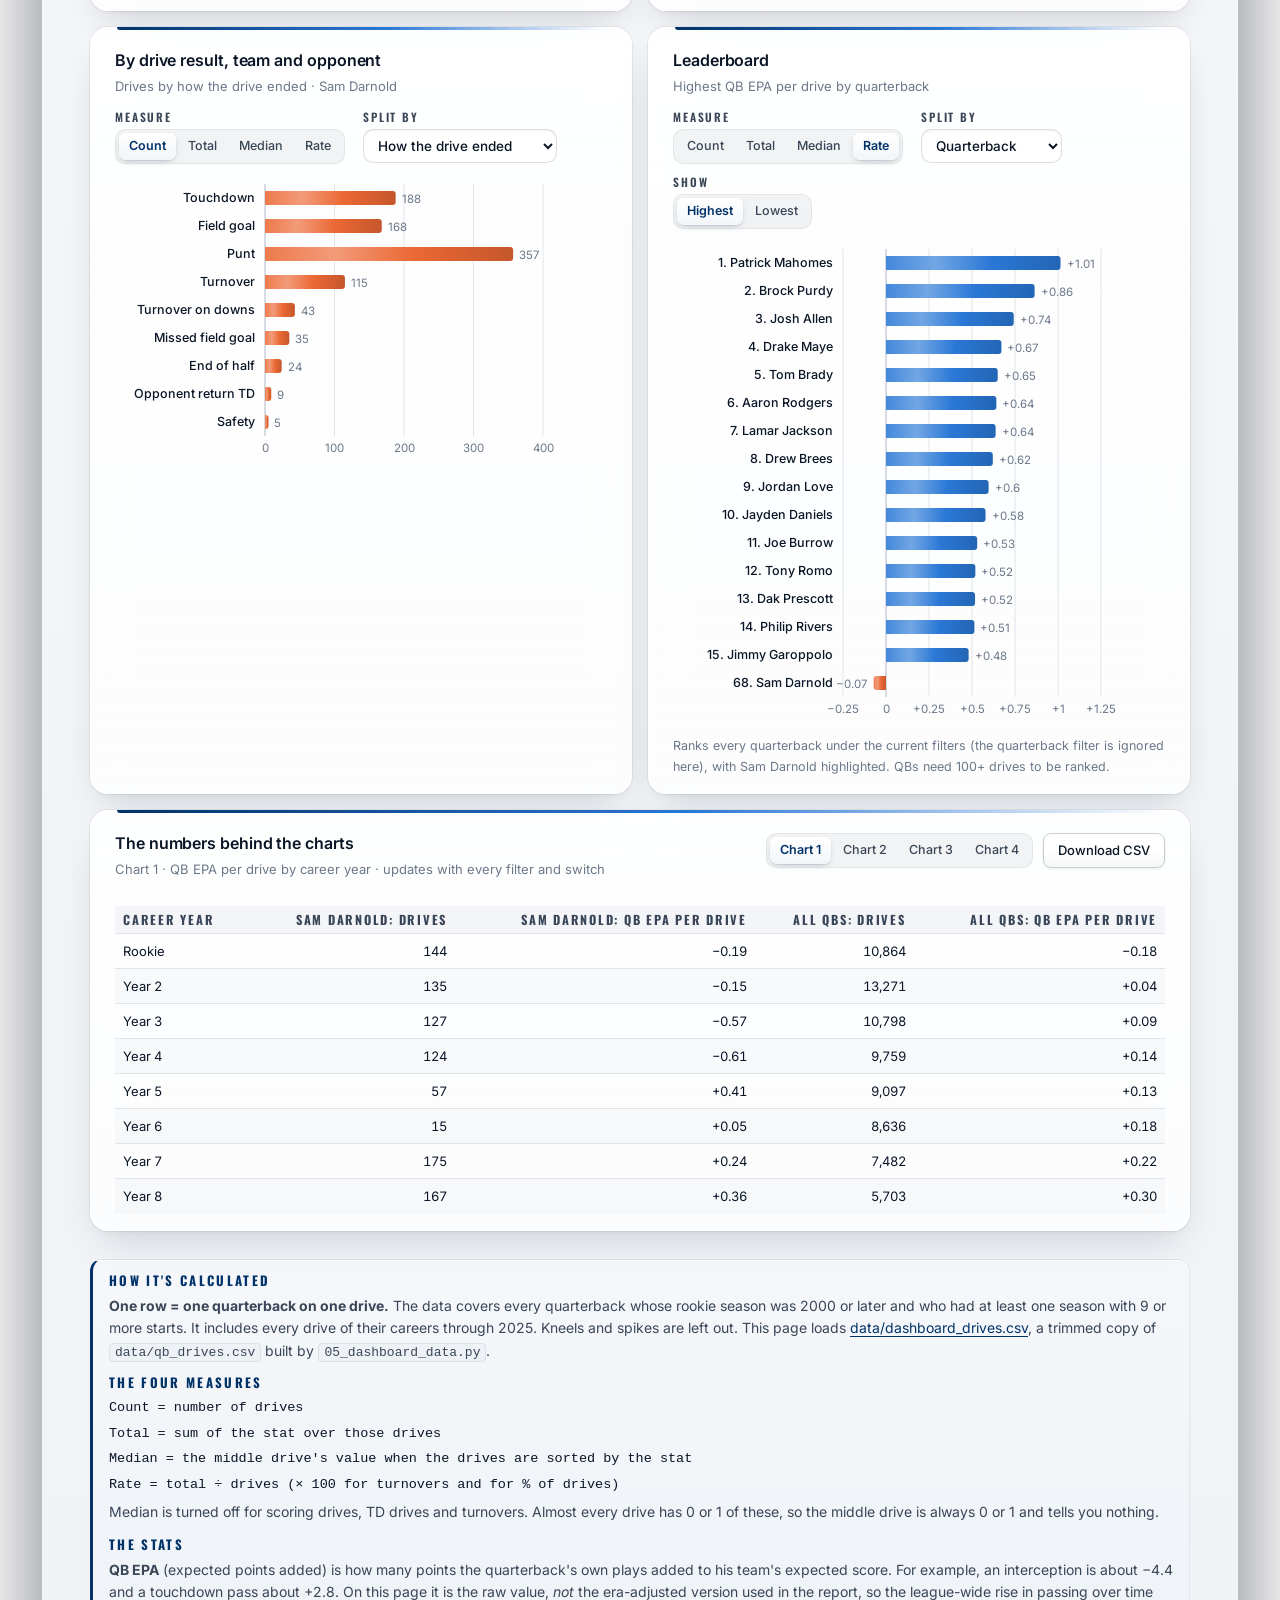
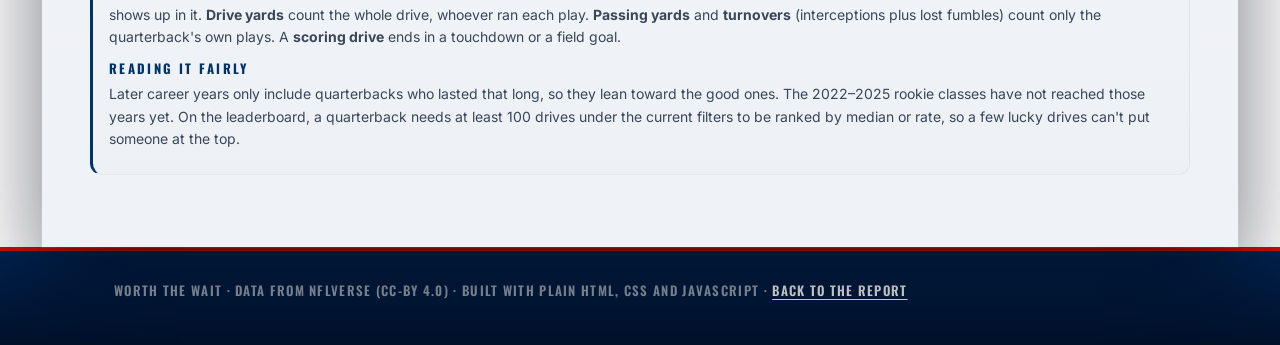
==== commit c75bc217: "Remove the sound toggle and crowd sounds Co-Authored-By: Claude Opus 5.5 <noreply@anthropic.com>" ====
--- a/dashboard.html
+++ b/dashboard.html
@@ -10,7 +10,7 @@
   <link href="https://fonts.googleapis.com/css2?family=Inter:wght@400;500;600&family=Oswald:wght@500;700&family=Barlow+Condensed:ital,wght@0,500;0,600;0,700;0,800;1,700;1,800&family=Source+Serif+4:opsz,wght@8..60,400;8..60,600;8..60,700&display=swap" rel="stylesheet">
   <!-- the pro theme is the default; ?look=plain switches to the plain look and ?look=pro back (remembered in this browser) -->
   <script>(function(){var l="pro";try{var q=new URLSearchParams(location.search).get("look");if(q)localStorage.setItem("qb-theme",q);l=q||localStorage.getItem("qb-theme")||"pro"}catch(e){}if(l!=="plain")document.documentElement.classList.add("glass","pro")})()</script>
-  <link rel="stylesheet" href="assets/style.css?v=20261001t">
+  <link rel="stylesheet" href="assets/style.css?v=20261001w">
 </head>
 <body class="dash">
 <!-- loading screen: the logo inside a ring that fills red as the drive data downloads, a football spiraling around it -->
@@ -165,9 +165,8 @@
   <div class="wrap">Worth the Wait · Data from nflverse (CC-BY 4.0) · Built with plain HTML, CSS and JavaScript · <a href="index.html">Back to the report</a></div>
 </footer>
 
-<script src="assets/charts.js?v=20261001t"></script>
-<script src="assets/sound.js?v=20261001t"></script>
-<script src="assets/search.js?v=20261001t"></script>
-<script src="assets/dashboard.js?v=20261001t"></script>
+<script src="assets/charts.js?v=20261001w"></script>
+<script src="assets/search.js?v=20261001w"></script>
+<script src="assets/dashboard.js?v=20261001w"></script>
 </body>
 </html>
--- a/assets/style.css
+++ b/assets/style.css
@@ -59,11 +59,6 @@
   padding: 10px 14px;
 }
 .nav-links a:hover { color: #fff; }
-.sound-toggle { margin-left: 10px; flex: none; display: inline-flex; align-items: center; justify-content: center; width: 32px; height: 32px; padding: 0; border: 1px solid rgba(255,255,255,.25);
-  border-radius: 50%; background: transparent; color: rgba(255,255,255,.75); cursor: pointer; transition: color .15s, border-color .15s, background .15s; }
-.sound-toggle svg { width: 17px; height: 17px; }
-.sound-toggle:hover { color: #fff; border-color: rgba(255,255,255,.6); }
-.sound-toggle[aria-pressed="true"] { color: #fff; background: rgba(255,255,255,.14); border-color: rgba(255,255,255,.6); }
 .nav-links a[aria-current="page"] { color: #fff; box-shadow: inset 0 -2px 0 #fff; }
 .progress {
   position: absolute; left: 0; bottom: -3px; height: 3px; width: 0; transition: width .1s linear;
@@ -524,7 +519,6 @@
 html.pro .nav-links a { font: 600 14.5px/1 var(--font-label); letter-spacing: .16em; }
 html.pro .nav-links a[aria-current="page"] { box-shadow: inset 0 -3px 0 var(--red); }
 html.pro .progress { box-shadow: 0 0 10px rgba(255,69,69,.45); }
-html.pro .sound-toggle { background-image: linear-gradient(180deg, rgba(255,255,255,.18), rgba(255,255,255,0) 55%); }
 
 /* ---- hero: a night game under the lights ---- */
 html.pro .hero {
